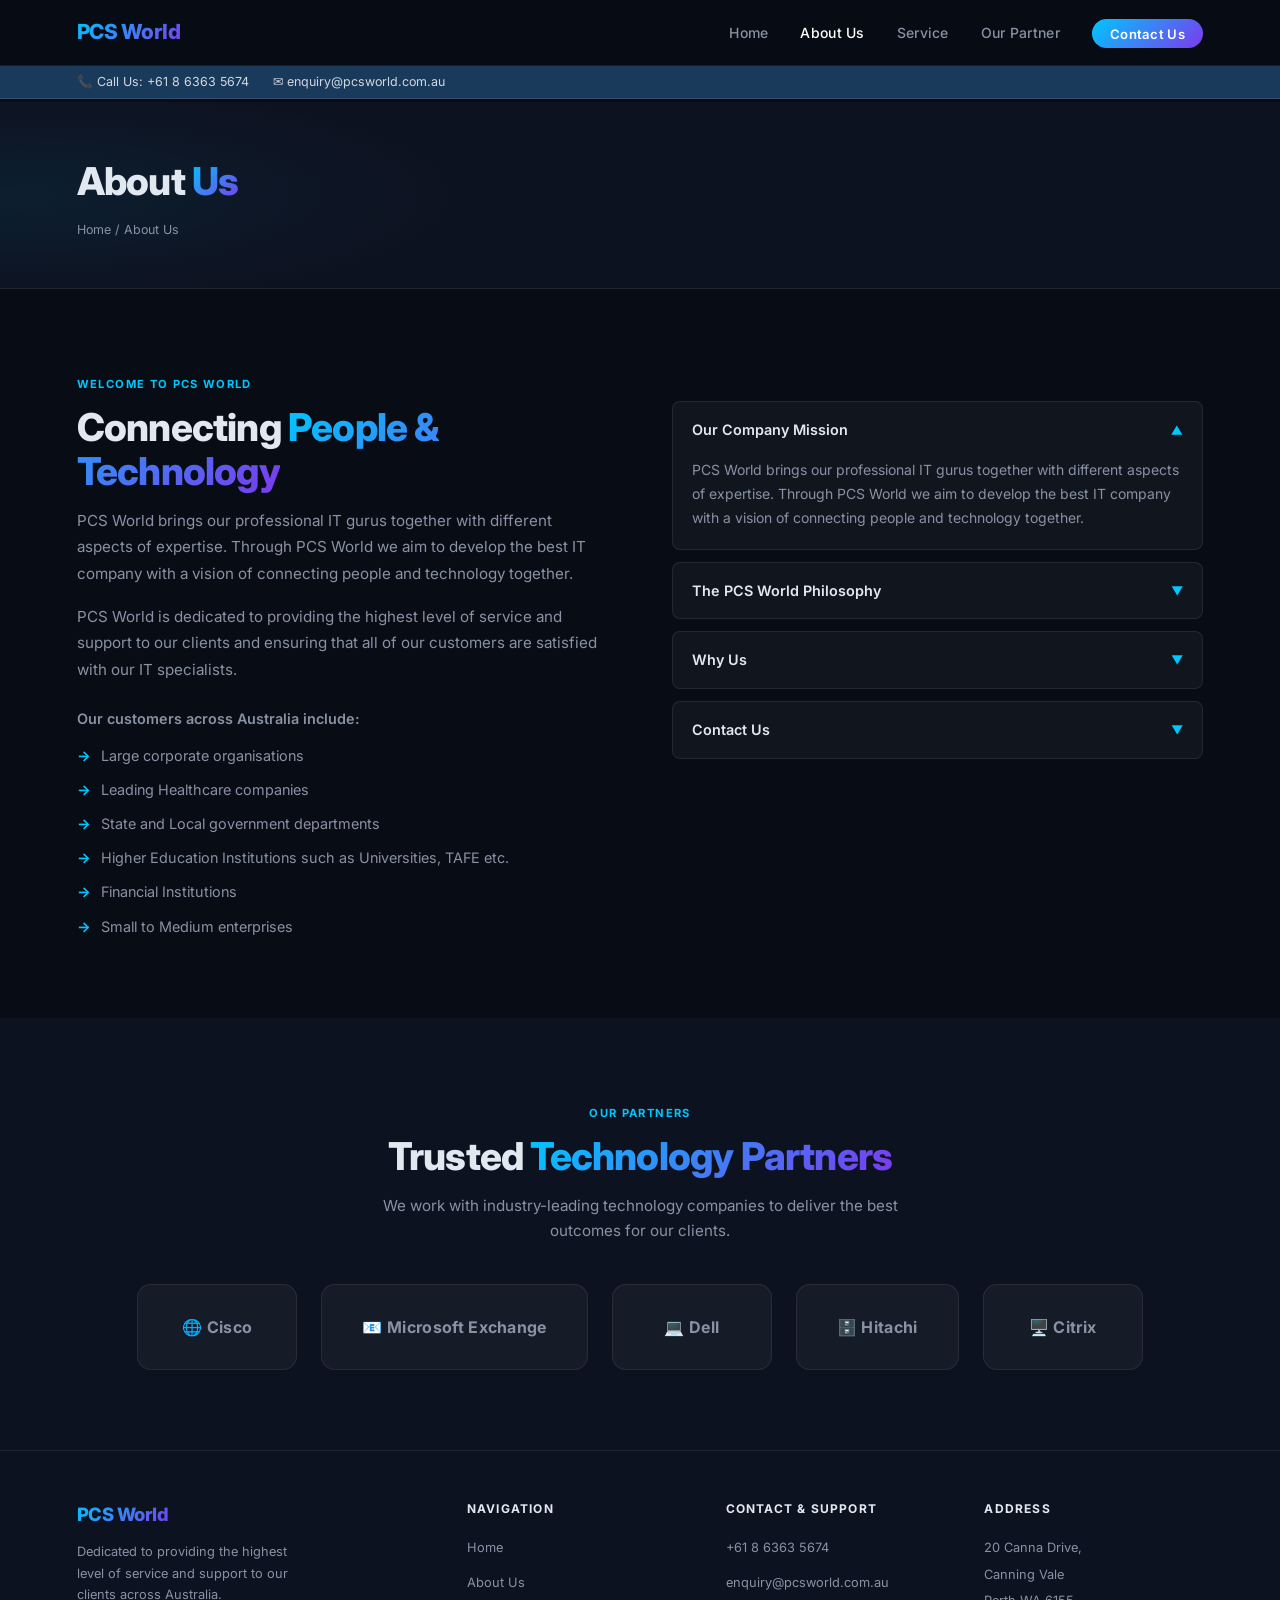
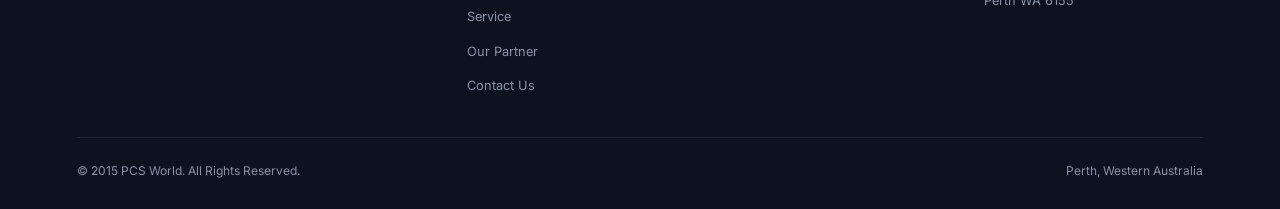
==== about.html @ b38f168c "Initial commit: PCS World static website Co-Authored-By: Claude Opus 4.7 (1M context) <noreply@anthr" ====
<!DOCTYPE html>
<html lang="en">
<head>
  <meta charset="UTF-8" />
  <meta name="viewport" content="width=device-width, initial-scale=1.0" />
  <title>About Us – PCS World</title>
  <link rel="preconnect" href="https://fonts.googleapis.com" />
  <link href="https://fonts.googleapis.com/css2?family=Inter:wght@300;400;500;600;700;800&display=swap" rel="stylesheet" />
  <link rel="stylesheet" href="style.css" />
</head>
<body>

  <!-- Topbar -->
  <div class="topbar">
    <span>📞 <a href="tel:+61863635674">Call Us: +61 8 6363 5674</a></span>
    <span>✉️ <a href="mailto:enquiry@pcsworld.com.au">enquiry@pcsworld.com.au</a></span>
  </div>

  <!-- Nav -->
  <nav>
    <div class="nav-logo">PCS World</div>
    <ul class="nav-links" id="navLinks">
      <li><a href="index.html">Home</a></li>
      <li><a href="about.html" class="active">About Us</a></li>
      <li><a href="service.html">Service</a></li>
      <li><a href="partner.html">Our Partner</a></li>
      <li><a href="contact.html" class="nav-cta">Contact Us</a></li>
    </ul>
    <div class="nav-hamburger" onclick="toggleNav()"><span></span><span></span><span></span></div>
  </nav>

  <div class="page-content">

    <!-- Page Hero -->
    <div class="page-hero">
      <h1>About <span>Us</span></h1>
      <div class="breadcrumb"><a href="index.html">Home</a> / About Us</div>
    </div>

    <!-- Main Content -->
    <section style="background:var(--bg);">
      <div class="about-grid">
        <!-- Left: Welcome text -->
        <div>
          <div class="section-tag">Welcome To PCS World</div>
          <h2>Connecting <span>People &amp; Technology</span></h2>

          <p style="font-size:0.95rem;color:var(--muted);line-height:1.75;margin-bottom:1rem;">PCS World brings our professional IT gurus together with different aspects of expertise. Through PCS World we aim to develop the best IT company with a vision of connecting people and technology together.</p>

          <p style="font-size:0.95rem;color:var(--muted);line-height:1.75;margin-bottom:1.5rem;">PCS World is dedicated to providing the highest level of service and support to our clients and ensuring that all of our customers are satisfied with our IT specialists.</p>

          <p style="font-size:0.9rem;color:var(--muted);font-weight:600;margin-bottom:0.8rem;">Our customers across Australia include:</p>
          <ul class="customers-list">
            <li>Large corporate organisations</li>
            <li>Leading Healthcare companies</li>
            <li>State and Local government departments</li>
            <li>Higher Education Institutions such as Universities, TAFE etc.</li>
            <li>Financial Institutions</li>
            <li>Small to Medium enterprises</li>
          </ul>
        </div>

        <!-- Right: Accordion -->
        <div>
          <div class="accordion">

            <div class="accordion-item open" id="acc1">
              <div class="accordion-header" onclick="toggleAcc('acc1')">
                Our Company Mission
                <span class="accordion-arrow">▼</span>
              </div>
              <div class="accordion-body">
                <p>PCS World brings our professional IT gurus together with different aspects of expertise. Through PCS World we aim to develop the best IT company with a vision of connecting people and technology together.</p>
              </div>
            </div>

            <div class="accordion-item" id="acc2">
              <div class="accordion-header" onclick="toggleAcc('acc2')">
                The PCS World Philosophy
                <span class="accordion-arrow">▼</span>
              </div>
              <div class="accordion-body">
                <p>Leading all the technologies as your tools that bring you success and maximise your return on investment. We believe technology should work for you — not the other way around.</p>
              </div>
            </div>

            <div class="accordion-item" id="acc3">
              <div class="accordion-header" onclick="toggleAcc('acc3')">
                Why Us
                <span class="accordion-arrow">▼</span>
              </div>
              <div class="accordion-body">
                <p>Why Choose PCS World? PCS World's consultants provide security solutions that comply with your company's systems. We make sure all your endpoint devices can log onto the corporate network with full protection — giving your company a virus and threat-free environment to develop business at an even bigger scale.</p>
              </div>
            </div>

            <div class="accordion-item" id="acc4">
              <div class="accordion-header" onclick="toggleAcc('acc4')">
                Contact Us
                <span class="accordion-arrow">▼</span>
              </div>
              <div class="accordion-body">
                <p>📞 Phone: +61 8 6363 5674<br>
                   ✉️ Email: enquiry@pcsworld.com.au<br>
                   📍 Address: 20 Canna Drive, Canning Vale Perth WA 6155</p>
                <br>
                <a href="contact.html" class="btn btn-primary" style="display:inline-flex;">Get in Touch →</a>
              </div>
            </div>

          </div>
        </div>
      </div>
    </section>

    <!-- Partners on About page -->
    <section style="background:var(--bg2);">
      <div class="text-center">
        <div class="section-tag">Our Partners</div>
        <h2>Trusted <span>Technology Partners</span></h2>
        <p class="section-sub">We work with industry-leading technology companies to deliver the best outcomes for our clients.</p>
      </div>
      <div class="partners-grid">
        <div class="partner-card">🌐 Cisco</div>
        <div class="partner-card">📧 Microsoft Exchange</div>
        <div class="partner-card">💻 Dell</div>
        <div class="partner-card">🗄️ Hitachi</div>
        <div class="partner-card">🖥️ Citrix</div>
      </div>
    </section>

  </div><!-- /page-content -->

  <!-- Footer -->
  <footer>
    <div class="footer-inner">
      <div class="footer-brand">
        <div class="nav-logo">PCS World</div>
        <p>Dedicated to providing the highest level of service and support to our clients across Australia.</p>
      </div>
      <div class="footer-col">
        <h4>Navigation</h4>
        <ul>
          <li><a href="index.html">Home</a></li>
          <li><a href="about.html">About Us</a></li>
          <li><a href="service.html">Service</a></li>
          <li><a href="partner.html">Our Partner</a></li>
          <li><a href="contact.html">Contact Us</a></li>
        </ul>
      </div>
      <div class="footer-col">
        <h4>Contact &amp; Support</h4>
        <ul>
          <li><a href="tel:+61863635674">+61 8 6363 5674</a></li>
          <li><a href="mailto:enquiry@pcsworld.com.au">enquiry@pcsworld.com.au</a></li>
        </ul>
      </div>
      <div class="footer-col">
        <h4>Address</h4>
        <ul>
          <li><a href="contact.html">20 Canna Drive,<br>Canning Vale<br>Perth WA 6155</a></li>
        </ul>
      </div>
    </div>
    <div class="footer-bottom">
      <span>© 2015 PCS World. All Rights Reserved.</span>
      <span>Perth, Western Australia</span>
    </div>
  </footer>

  <script>
    function toggleNav() { document.getElementById('navLinks').classList.toggle('open'); }
    document.querySelectorAll('.nav-links a').forEach(a => a.addEventListener('click', () => document.getElementById('navLinks').classList.remove('open')));

    function toggleAcc(id) {
      const item = document.getElementById(id);
      const isOpen = item.classList.contains('open');
      document.querySelectorAll('.accordion-item').forEach(i => i.classList.remove('open'));
      if (!isOpen) item.classList.add('open');
    }
  </script>
</body>
</html>
---- style.css ----
/* ── Reset & Base ──────────────────────────────────────────── */
*, *::before, *::after { box-sizing: border-box; margin: 0; padding: 0; }
:root {
  --bg:       #080c14;
  --bg2:      #0d1220;
  --bg3:      #111827;
  --surface:  rgba(255,255,255,0.04);
  --border:   rgba(255,255,255,0.08);
  --accent:   #00c6ff;
  --accent2:  #7c3aed;
  --gradient: linear-gradient(135deg, #00c6ff 0%, #7c3aed 100%);
  --text:     #e2e8f0;
  --muted:    #8892a4;
  --radius:   14px;
  --radius-sm:8px;
}
html { scroll-behavior: smooth; }
body {
  font-family: 'Inter', system-ui, -apple-system, sans-serif;
  background: var(--bg);
  color: var(--text);
  line-height: 1.65;
  overflow-x: hidden;
}
a { color: var(--accent); text-decoration: none; }
a:hover { text-decoration: underline; }
::selection { background: rgba(0,198,255,0.2); }
::-webkit-scrollbar { width: 5px; }
::-webkit-scrollbar-track { background: var(--bg); }
::-webkit-scrollbar-thumb { background: var(--accent2); border-radius: 3px; }

/* ── Nav ───────────────────────────────────────────────────── */
nav {
  position: fixed; top: 0; left: 0; right: 0; z-index: 100;
  display: flex; align-items: center; justify-content: space-between;
  padding: 0 6%;
  height: 66px;
  background: rgba(8,12,20,0.9);
  backdrop-filter: blur(14px);
  border-bottom: 1px solid var(--border);
}
.nav-logo {
  font-size: 1.3rem; font-weight: 800; letter-spacing: -0.5px;
  background: var(--gradient); -webkit-background-clip: text;
  -webkit-text-fill-color: transparent; background-clip: text;
}
.nav-links { display: flex; gap: 2rem; list-style: none; align-items: center; }
.nav-links a {
  font-size: 0.875rem; font-weight: 500; color: var(--muted);
  transition: color 0.2s; letter-spacing: 0.02em;
}
.nav-links a:hover, .nav-links a.active { color: #fff; text-decoration: none; }
.nav-links .nav-cta {
  background: var(--gradient); color: #fff !important;
  padding: 0.42rem 1.15rem; border-radius: 999px;
  font-size: 0.82rem !important; font-weight: 600 !important;
}
.nav-links .nav-cta:hover { opacity: 0.85; }
.nav-hamburger { display: none; flex-direction: column; gap: 5px; cursor: pointer; }
.nav-hamburger span { display: block; width: 22px; height: 2px; background: var(--text); border-radius: 2px; }

/* ── Top bar ───────────────────────────────────────────────── */
.topbar {
  position: fixed; top: 66px; left: 0; right: 0; z-index: 99;
  background: #1a3a5c; padding: 0.35rem 6%;
  display: flex; align-items: center; gap: 1.5rem;
  font-size: 0.78rem; color: rgba(255,255,255,0.8);
  border-bottom: 1px solid rgba(255,255,255,0.1);
}
.topbar a { color: rgba(255,255,255,0.8); }
.topbar a:hover { color: #fff; text-decoration: none; }

/* ── Page offset (nav + topbar) ───────────────────────────── */
.page-content { padding-top: 102px; }

/* ── Page hero (inner pages) ──────────────────────────────── */
.page-hero {
  background: var(--bg2);
  border-bottom: 1px solid var(--border);
  padding: 3rem 6%;
  position: relative; overflow: hidden;
}
.page-hero::before {
  content: '';
  position: absolute; inset: 0;
  background: radial-gradient(ellipse 60% 100% at 0% 50%, rgba(0,198,255,0.07), transparent 60%);
}
.page-hero h1 {
  font-size: clamp(1.8rem, 3vw, 2.4rem); font-weight: 800;
  letter-spacing: -0.8px; position: relative;
}
.page-hero h1 span { background: var(--gradient); -webkit-background-clip: text; -webkit-text-fill-color: transparent; background-clip: text; }
.breadcrumb { font-size: 0.78rem; color: var(--muted); margin-top: 0.4rem; position: relative; }
.breadcrumb a { color: var(--muted); }
.breadcrumb a:hover { color: var(--accent); text-decoration: none; }

/* ── Section base ──────────────────────────────────────────── */
section { padding: 80px 6%; }
.section-tag {
  display: inline-block; font-size: 0.7rem; font-weight: 700;
  letter-spacing: 0.12em; text-transform: uppercase; color: var(--accent); margin-bottom: 0.7rem;
}
h2 {
  font-size: clamp(1.7rem, 3vw, 2.4rem); font-weight: 800;
  letter-spacing: -0.8px; line-height: 1.15; margin-bottom: 0.9rem;
}
h2 span { background: var(--gradient); -webkit-background-clip: text; -webkit-text-fill-color: transparent; background-clip: text; }
.section-sub { font-size: 0.95rem; color: var(--muted); max-width: 540px; line-height: 1.7; margin-bottom: 2.5rem; }
.text-center { text-align: center; }
.text-center .section-sub { margin-left: auto; margin-right: auto; }

/* ── Buttons ───────────────────────────────────────────────── */
.btn {
  display: inline-flex; align-items: center; gap: 0.5rem;
  padding: 0.72rem 1.7rem; border-radius: 999px;
  font-size: 0.88rem; font-weight: 600; cursor: pointer;
  transition: all 0.2s; border: none; text-decoration: none;
}
.btn-primary {
  background: var(--gradient); color: #fff;
  box-shadow: 0 0 28px rgba(0,198,255,0.28);
}
.btn-primary:hover { opacity: 0.88; text-decoration: none; box-shadow: 0 0 38px rgba(0,198,255,0.4); }
.btn-outline {
  background: transparent; color: var(--text); border: 1px solid var(--border);
}
.btn-outline:hover { border-color: var(--accent); color: var(--accent); text-decoration: none; }

/* ── Cards ─────────────────────────────────────────────────── */
.card {
  background: var(--surface); border: 1px solid var(--border);
  border-radius: var(--radius); padding: 2rem;
  transition: transform 0.25s, border-color 0.25s, box-shadow 0.25s;
}
.card:hover { transform: translateY(-4px); border-color: rgba(0,198,255,0.28); box-shadow: 0 8px 40px rgba(0,198,255,0.09); }
.card-icon {
  width: 50px; height: 50px; border-radius: 11px;
  display: flex; align-items: center; justify-content: center;
  font-size: 1.35rem; margin-bottom: 1.1rem;
}
.icon-blue   { background: rgba(0,198,255,0.12); }
.icon-purple { background: rgba(124,58,237,0.12); }
.icon-teal   { background: rgba(20,184,166,0.12); }
.icon-amber  { background: rgba(245,158,11,0.12); }
.icon-green  { background: rgba(34,197,94,0.12); }
.card h3 { font-size: 1.02rem; font-weight: 700; margin-bottom: 0.55rem; }
.card p  { font-size: 0.875rem; color: var(--muted); line-height: 1.65; }

/* ── CTA banner ────────────────────────────────────────────── */
.cta-banner {
  background: linear-gradient(135deg, #0d3b6e 0%, #1a1a3e 100%);
  border: 1px solid rgba(0,198,255,0.15);
  border-radius: var(--radius);
  padding: 3rem; text-align: center;
}
.cta-banner p { font-size: 1.05rem; color: var(--muted); max-width: 640px; margin: 0 auto 1.8rem; line-height: 1.75; }

/* ── Partners grid ─────────────────────────────────────────── */
.partners-grid {
  display: flex; flex-wrap: wrap; gap: 1.5rem;
  align-items: center; justify-content: center;
}
.partner-card {
  background: var(--surface); border: 1px solid var(--border);
  border-radius: var(--radius); padding: 1.8rem 2.5rem;
  display: flex; align-items: center; justify-content: center;
  min-width: 160px; font-size: 1rem; font-weight: 700;
  color: var(--muted); letter-spacing: 0.02em;
  transition: border-color 0.2s, color 0.2s;
}
.partner-card:hover { border-color: var(--accent); color: var(--text); }

/* ── Form ──────────────────────────────────────────────────── */
.form-wrap {
  background: var(--bg3); border: 1px solid var(--border);
  border-radius: var(--radius); padding: 2.5rem;
  position: relative; overflow: hidden;
}
.form-wrap::before {
  content: ''; position: absolute; top: 0; left: 0; right: 0; height: 3px;
  background: var(--gradient);
}
.form-title { font-size: 1.1rem; font-weight: 700; margin-bottom: 1.5rem; }
.form-group { margin-bottom: 1.1rem; }
.form-group label {
  display: block; font-size: 0.78rem; font-weight: 600;
  color: var(--muted); margin-bottom: 0.4rem; letter-spacing: 0.03em;
}
.form-group label .req { color: var(--accent); margin-left: 2px; }
.form-group input[type="text"],
.form-group input[type="tel"],
.form-group input[type="email"],
.form-group textarea {
  width: 100%; background: rgba(255,255,255,0.05);
  border: 1px solid var(--border); border-radius: var(--radius-sm);
  padding: 0.7rem 1rem; font-size: 0.9rem; color: var(--text);
  font-family: inherit; outline: none;
  transition: border-color 0.2s, box-shadow 0.2s;
}
.form-group input:focus, .form-group textarea:focus {
  border-color: var(--accent); box-shadow: 0 0 0 3px rgba(0,198,255,0.1);
}
.form-group input::placeholder, .form-group textarea::placeholder { color: rgba(136,146,164,0.55); }
.form-group textarea { resize: vertical; min-height: 110px; }
.service-checks { display: grid; grid-template-columns: 1fr 1fr; gap: 0.5rem; }
.check-label {
  display: flex; align-items: center; gap: 0.5rem;
  font-size: 0.82rem; color: var(--muted); cursor: pointer;
  padding: 0.45rem 0.7rem;
  border: 1px solid var(--border); border-radius: var(--radius-sm);
  transition: border-color 0.2s, background 0.2s;
}
.check-label:hover { border-color: var(--accent); background: rgba(0,198,255,0.05); }
.check-label input[type="checkbox"] { accent-color: var(--accent); width: 14px; height: 14px; flex-shrink: 0; }
.btn-submit {
  width: 100%; padding: 0.85rem; font-size: 0.93rem; font-weight: 700;
  background: var(--gradient); color: #fff; border: none;
  border-radius: var(--radius-sm); cursor: pointer;
  transition: opacity 0.2s, box-shadow 0.2s; margin-top: 0.5rem;
  box-shadow: 0 4px 20px rgba(0,198,255,0.22);
}
.btn-submit:hover:not(:disabled) { opacity: 0.88; box-shadow: 0 6px 28px rgba(0,198,255,0.35); }
.btn-submit:disabled { opacity: 0.5; cursor: not-allowed; }
.form-success {
  text-align: center; padding: 2.5rem 1rem;
  display: none; flex-direction: column; align-items: center; gap: 1rem;
}
.form-success-icon {
  width: 58px; height: 58px; border-radius: 50%;
  background: rgba(34,197,94,0.12); border: 2px solid rgba(34,197,94,0.35);
  display: flex; align-items: center; justify-content: center; font-size: 1.5rem;
}
.form-success h3 { font-size: 1.1rem; font-weight: 700; }
.form-success p { font-size: 0.875rem; color: var(--muted); }
.form-error-msg { font-size: 0.78rem; color: #f87171; margin-top: 0.75rem; text-align: center; }

/* ── Contact layout ────────────────────────────────────────── */
.contact-grid { display: grid; grid-template-columns: 1fr 1.3fr; gap: 4rem; align-items: start; }
.contact-details { display: flex; flex-direction: column; gap: 1.2rem; margin-top: 2rem; }
.contact-detail { display: flex; align-items: flex-start; gap: 1rem; font-size: 0.88rem; color: var(--muted); }
.contact-icon {
  width: 40px; height: 40px; border-radius: 10px; min-width: 40px;
  background: var(--surface); border: 1px solid var(--border);
  display: flex; align-items: center; justify-content: center; font-size: 1.1rem;
}
.contact-detail strong { color: var(--text); display: block; font-size: 0.78rem; margin-bottom: 1px; }

/* ── About layout ──────────────────────────────────────────── */
.about-grid { display: grid; grid-template-columns: 1fr 1fr; gap: 4rem; align-items: start; }

/* ── Accordion ─────────────────────────────────────────────── */
.accordion { display: flex; flex-direction: column; gap: 0.75rem; margin-top: 2rem; }
.accordion-item {
  background: var(--surface); border: 1px solid var(--border);
  border-radius: var(--radius-sm); overflow: hidden;
}
.accordion-header {
  display: flex; justify-content: space-between; align-items: center;
  padding: 1rem 1.2rem; cursor: pointer; font-weight: 600; font-size: 0.9rem;
  transition: background 0.2s;
}
.accordion-header:hover { background: rgba(255,255,255,0.04); }
.accordion-arrow { font-size: 0.75rem; color: var(--accent); transition: transform 0.25s; }
.accordion-item.open .accordion-arrow { transform: rotate(180deg); }
.accordion-body { padding: 0 1.2rem; max-height: 0; overflow: hidden; transition: max-height 0.35s ease, padding 0.25s; }
.accordion-item.open .accordion-body { max-height: 400px; padding: 0 1.2rem 1.2rem; }
.accordion-body p { font-size: 0.875rem; color: var(--muted); line-height: 1.7; }

/* ── Customers list ────────────────────────────────────────── */
.customers-list { list-style: none; display: flex; flex-direction: column; gap: 0.65rem; }
.customers-list li {
  display: flex; align-items: center; gap: 0.65rem;
  font-size: 0.9rem; color: var(--muted);
}
.customers-list li::before { content: '→'; color: var(--accent); font-weight: 700; }

/* ── Footer ────────────────────────────────────────────────── */
footer {
  background: var(--bg2); border-top: 1px solid var(--border);
  padding: 3rem 6% 1.8rem;
}
.footer-inner {
  display: grid; grid-template-columns: 1.6fr 1fr 1fr 1fr;
  gap: 2.5rem; margin-bottom: 2.5rem;
}
.footer-brand .nav-logo { font-size: 1.15rem; display: inline-block; margin-bottom: 0.7rem; }
.footer-brand p { font-size: 0.8rem; color: var(--muted); line-height: 1.7; max-width: 230px; }
.footer-col h4 {
  font-size: 0.75rem; font-weight: 700; letter-spacing: 0.1em;
  text-transform: uppercase; margin-bottom: 0.9rem; color: var(--text);
}
.footer-col ul { list-style: none; display: flex; flex-direction: column; gap: 0.5rem; }
.footer-col ul li a { font-size: 0.8rem; color: var(--muted); transition: color 0.2s; }
.footer-col ul li a:hover { color: var(--accent); text-decoration: none; }
.footer-bottom {
  border-top: 1px solid var(--border); padding-top: 1.4rem;
  display: flex; justify-content: space-between; align-items: center;
  font-size: 0.75rem; color: var(--muted); flex-wrap: wrap; gap: 0.5rem;
}

/* ── Mobile ────────────────────────────────────────────────── */
@media (max-width: 900px) {
  .about-grid, .contact-grid { grid-template-columns: 1fr; gap: 2.5rem; }
  .footer-inner { grid-template-columns: 1fr 1fr; gap: 1.8rem; }
}
@media (max-width: 640px) {
  nav { padding: 0 4%; }
  .topbar { padding: 0.35rem 4%; }
  .nav-links { display: none; }
  .nav-links.open {
    display: flex; flex-direction: column;
    position: fixed; top: 66px; left: 0; right: 0;
    background: var(--bg2); padding: 1.5rem 5%;
    border-bottom: 1px solid var(--border); gap: 1rem;
  }
  .nav-hamburger { display: flex; }
  section { padding: 60px 4%; }
  .page-hero { padding: 2.5rem 4%; }
  .service-checks { grid-template-columns: 1fr; }
  .footer-inner { grid-template-columns: 1fr; }
  .footer-bottom { flex-direction: column; text-align: center; }
  .form-wrap { padding: 1.8rem; }
  .partners-grid .partner-card { min-width: 130px; padding: 1.2rem 1.5rem; }
}
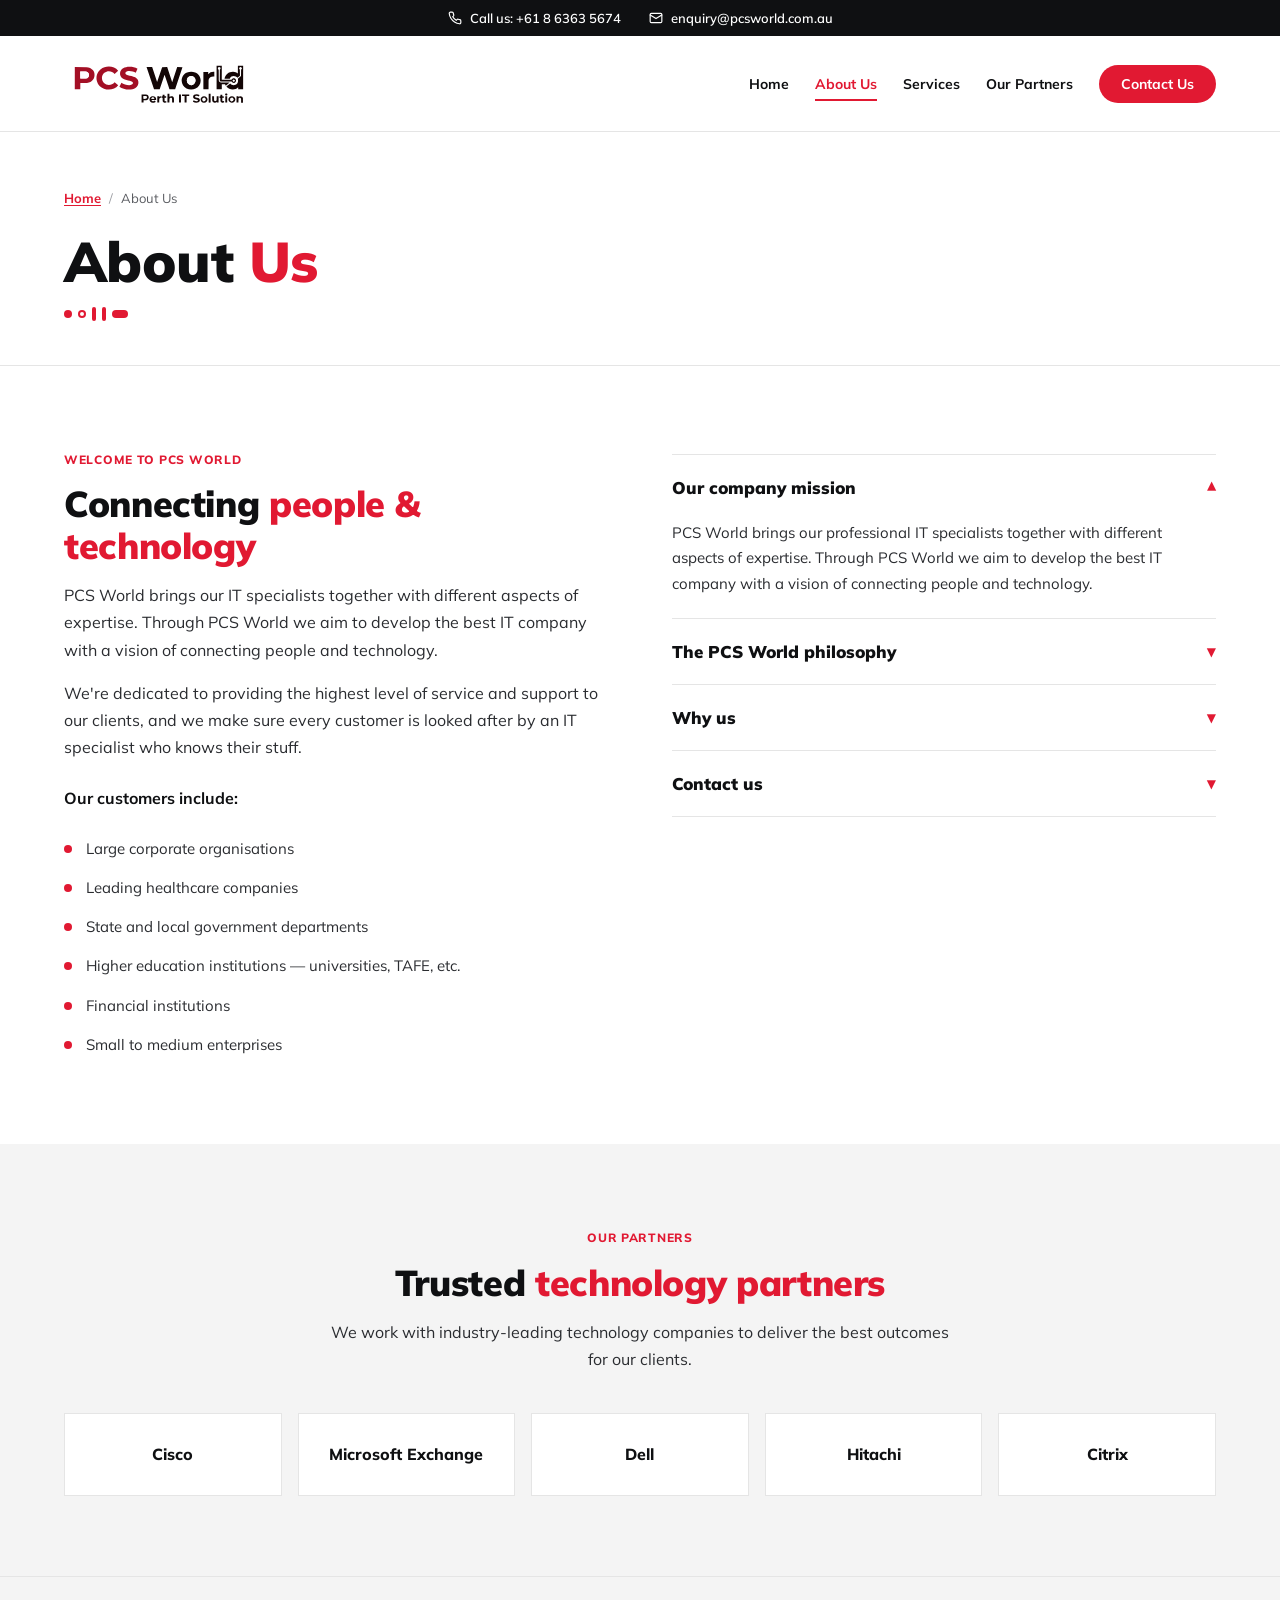
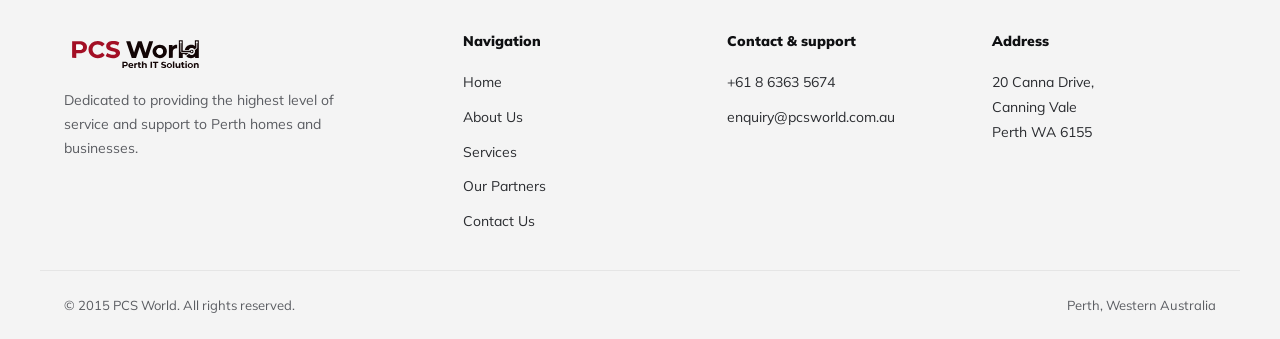
==== commit bb822451: "Redesign with PCS World brand: red/white palette, Mulish, sharp cards - Apply design-system tokens (" ====
--- a/about.html
+++ b/about.html
@@ -3,60 +3,74 @@
 <head>
   <meta charset="UTF-8" />
   <meta name="viewport" content="width=device-width, initial-scale=1.0" />
-  <title>About Us – PCS World</title>
+  <title>About Us — PCS World</title>
+  <meta name="description" content="Meet PCS World — your local Perth IT support team. Friendly, reliable techs who get IT sorted on-site or remote." />
   <link rel="preconnect" href="https://fonts.googleapis.com" />
-  <link href="https://fonts.googleapis.com/css2?family=Inter:wght@300;400;500;600;700;800&display=swap" rel="stylesheet" />
+  <link rel="preconnect" href="https://fonts.gstatic.com" crossorigin />
   <link rel="stylesheet" href="style.css" />
 </head>
 <body>
 
   <!-- Topbar -->
   <div class="topbar">
-    <span>📞 <a href="tel:+61863635674">Call Us: +61 8 6363 5674</a></span>
-    <span>✉️ <a href="mailto:enquiry@pcsworld.com.au">enquiry@pcsworld.com.au</a></span>
+    <a href="tel:+61863635674">
+      <svg viewBox="0 0 24 24" fill="none" stroke="currentColor" stroke-width="2" stroke-linecap="round" stroke-linejoin="round"><path d="M22 16.92v3a2 2 0 0 1-2.18 2 19.79 19.79 0 0 1-8.63-3.07 19.5 19.5 0 0 1-6-6 19.79 19.79 0 0 1-3.07-8.67A2 2 0 0 1 4.11 2h3a2 2 0 0 1 2 1.72 12.84 12.84 0 0 0 .7 2.81 2 2 0 0 1-.45 2.11L8.09 9.91a16 16 0 0 0 6 6l1.27-1.27a2 2 0 0 1 2.11-.45 12.84 12.84 0 0 0 2.81.7A2 2 0 0 1 22 16.92z"/></svg>
+      Call us: +61 8 6363 5674
+    </a>
+    <a href="mailto:enquiry@pcsworld.com.au">
+      <svg viewBox="0 0 24 24" fill="none" stroke="currentColor" stroke-width="2" stroke-linecap="round" stroke-linejoin="round"><rect x="2" y="4" width="20" height="16" rx="2"/><path d="m22 7-10 6L2 7"/></svg>
+      enquiry@pcsworld.com.au
+    </a>
   </div>
 
   <!-- Nav -->
-  <nav>
-    <div class="nav-logo">PCS World</div>
-    <ul class="nav-links" id="navLinks">
-      <li><a href="index.html">Home</a></li>
-      <li><a href="about.html" class="active">About Us</a></li>
-      <li><a href="service.html">Service</a></li>
-      <li><a href="partner.html">Our Partner</a></li>
-      <li><a href="contact.html" class="nav-cta">Contact Us</a></li>
-    </ul>
-    <div class="nav-hamburger" onclick="toggleNav()"><span></span><span></span><span></span></div>
+  <nav id="siteNav">
+    <div class="nav-inner">
+      <a href="index.html" class="nav-logo" aria-label="PCS World"><img src="assets/logo.svg" alt="PCS World" /></a>
+      <ul class="nav-links" id="navLinks">
+        <li><a href="index.html">Home</a></li>
+        <li><a href="about.html" class="active">About Us</a></li>
+        <li><a href="service.html">Services</a></li>
+        <li><a href="partner.html">Our Partners</a></li>
+        <li><a href="contact.html" class="nav-cta">Contact Us</a></li>
+      </ul>
+      <div class="nav-hamburger" onclick="toggleNav()"><span></span><span></span><span></span></div>
+    </div>
   </nav>
 
-  <div class="page-content">
-
-    <!-- Page Hero -->
-    <div class="page-hero">
+  <!-- Page Hero -->
+  <div class="page-hero">
+    <div class="container">
+      <div class="breadcrumb"><a href="index.html">Home</a><span class="sep">/</span>About Us</div>
       <h1>About <span>Us</span></h1>
-      <div class="breadcrumb"><a href="index.html">Home</a> / About Us</div>
-    </div>
-
-    <!-- Main Content -->
-    <section style="background:var(--bg);">
+      <div class="dotbar" aria-hidden="true">
+        <i class="dot"></i>
+        <i class="ring"></i>
+        <i class="bar"></i>
+        <i class="bar"></i>
+        <i class="pill"></i>
+      </div>
+    </div>
+  </div>
+
+  <!-- Main Content -->
+  <section>
+    <div class="container">
       <div class="about-grid">
         <!-- Left: Welcome text -->
         <div>
-          <div class="section-tag">Welcome To PCS World</div>
-          <h2>Connecting <span>People &amp; Technology</span></h2>
-
-          <p style="font-size:0.95rem;color:var(--muted);line-height:1.75;margin-bottom:1rem;">PCS World brings our professional IT gurus together with different aspects of expertise. Through PCS World we aim to develop the best IT company with a vision of connecting people and technology together.</p>
-
-          <p style="font-size:0.95rem;color:var(--muted);line-height:1.75;margin-bottom:1.5rem;">PCS World is dedicated to providing the highest level of service and support to our clients and ensuring that all of our customers are satisfied with our IT specialists.</p>
-
-          <p style="font-size:0.9rem;color:var(--muted);font-weight:600;margin-bottom:0.8rem;">Our customers across Australia include:</p>
+          <div class="section-tag">Welcome to PCS World</div>
+          <h2>Connecting <span>people &amp; technology</span></h2>
+          <p style="margin-bottom:1rem;">PCS World brings our IT specialists together with different aspects of expertise. Through PCS World we aim to develop the best IT company with a vision of connecting people and technology.</p>
+          <p style="margin-bottom:1.5rem;">We're dedicated to providing the highest level of service and support to our clients, and we make sure every customer is looked after by an IT specialist who knows their stuff.</p>
+          <p style="font-weight:700;color:var(--pcs-ink);margin-bottom:0.5rem;">Our customers include:</p>
           <ul class="customers-list">
             <li>Large corporate organisations</li>
-            <li>Leading Healthcare companies</li>
-            <li>State and Local government departments</li>
-            <li>Higher Education Institutions such as Universities, TAFE etc.</li>
-            <li>Financial Institutions</li>
-            <li>Small to Medium enterprises</li>
+            <li>Leading healthcare companies</li>
+            <li>State and local government departments</li>
+            <li>Higher education institutions — universities, TAFE, etc.</li>
+            <li>Financial institutions</li>
+            <li>Small to medium enterprises</li>
           </ul>
         </div>
 
@@ -65,91 +79,91 @@
           <div class="accordion">
 
             <div class="accordion-item open" id="acc1">
-              <div class="accordion-header" onclick="toggleAcc('acc1')">
-                Our Company Mission
-                <span class="accordion-arrow">▼</span>
-              </div>
-              <div class="accordion-body">
-                <p>PCS World brings our professional IT gurus together with different aspects of expertise. Through PCS World we aim to develop the best IT company with a vision of connecting people and technology together.</p>
+              <button type="button" class="accordion-header" onclick="toggleAcc('acc1')">
+                Our company mission
+                <span class="accordion-arrow">▼</span>
+              </button>
+              <div class="accordion-body">
+                <p>PCS World brings our professional IT specialists together with different aspects of expertise. Through PCS World we aim to develop the best IT company with a vision of connecting people and technology.</p>
               </div>
             </div>
 
             <div class="accordion-item" id="acc2">
-              <div class="accordion-header" onclick="toggleAcc('acc2')">
-                The PCS World Philosophy
-                <span class="accordion-arrow">▼</span>
-              </div>
-              <div class="accordion-body">
-                <p>Leading all the technologies as your tools that bring you success and maximise your return on investment. We believe technology should work for you — not the other way around.</p>
+              <button type="button" class="accordion-header" onclick="toggleAcc('acc2')">
+                The PCS World philosophy
+                <span class="accordion-arrow">▼</span>
+              </button>
+              <div class="accordion-body">
+                <p>We treat technology as the tool that brings you success and maximises your return on investment. Tech should work for you — not the other way around.</p>
               </div>
             </div>
 
             <div class="accordion-item" id="acc3">
-              <div class="accordion-header" onclick="toggleAcc('acc3')">
-                Why Us
-                <span class="accordion-arrow">▼</span>
-              </div>
-              <div class="accordion-body">
-                <p>Why Choose PCS World? PCS World's consultants provide security solutions that comply with your company's systems. We make sure all your endpoint devices can log onto the corporate network with full protection — giving your company a virus and threat-free environment to develop business at an even bigger scale.</p>
+              <button type="button" class="accordion-header" onclick="toggleAcc('acc3')">
+                Why us
+                <span class="accordion-arrow">▼</span>
+              </button>
+              <div class="accordion-body">
+                <p>Our consultants build security solutions that fit the way your company already works. We make sure every endpoint device on your network has full protection — giving your team a virus and threat-free environment to grow the business.</p>
               </div>
             </div>
 
             <div class="accordion-item" id="acc4">
-              <div class="accordion-header" onclick="toggleAcc('acc4')">
-                Contact Us
-                <span class="accordion-arrow">▼</span>
-              </div>
-              <div class="accordion-body">
-                <p>📞 Phone: +61 8 6363 5674<br>
-                   ✉️ Email: enquiry@pcsworld.com.au<br>
-                   📍 Address: 20 Canna Drive, Canning Vale Perth WA 6155</p>
-                <br>
-                <a href="contact.html" class="btn btn-primary" style="display:inline-flex;">Get in Touch →</a>
+              <button type="button" class="accordion-header" onclick="toggleAcc('acc4')">
+                Contact us
+                <span class="accordion-arrow">▼</span>
+              </button>
+              <div class="accordion-body">
+                <p><strong>Phone:</strong> +61 8 6363 5674<br>
+                   <strong>Email:</strong> enquiry@pcsworld.com.au<br>
+                   <strong>Address:</strong> 20 Canna Drive, Canning Vale Perth WA 6155</p>
+                <p style="margin-top:14px;">
+                  <a href="contact.html" class="btn btn-primary">Get in touch <span class="arrow">→</span></a>
+                </p>
               </div>
             </div>
 
           </div>
         </div>
       </div>
-    </section>
-
-    <!-- Partners on About page -->
-    <section style="background:var(--bg2);">
-      <div class="text-center">
-        <div class="section-tag">Our Partners</div>
-        <h2>Trusted <span>Technology Partners</span></h2>
-        <p class="section-sub">We work with industry-leading technology companies to deliver the best outcomes for our clients.</p>
-      </div>
+    </div>
+  </section>
+
+  <!-- Partners -->
+  <section class="bg-warm">
+    <div class="container text-center">
+      <div class="section-tag">Our partners</div>
+      <h2>Trusted <span>technology partners</span></h2>
+      <p class="section-sub">We work with industry-leading technology companies to deliver the best outcomes for our clients.</p>
       <div class="partners-grid">
-        <div class="partner-card">🌐 Cisco</div>
-        <div class="partner-card">📧 Microsoft Exchange</div>
-        <div class="partner-card">💻 Dell</div>
-        <div class="partner-card">🗄️ Hitachi</div>
-        <div class="partner-card">🖥️ Citrix</div>
-      </div>
-    </section>
-
-  </div><!-- /page-content -->
+        <div class="partner-card">Cisco</div>
+        <div class="partner-card">Microsoft Exchange</div>
+        <div class="partner-card">Dell</div>
+        <div class="partner-card">Hitachi</div>
+        <div class="partner-card">Citrix</div>
+      </div>
+    </div>
+  </section>
 
   <!-- Footer -->
   <footer>
     <div class="footer-inner">
       <div class="footer-brand">
-        <div class="nav-logo">PCS World</div>
-        <p>Dedicated to providing the highest level of service and support to our clients across Australia.</p>
+        <a href="index.html" class="nav-logo" aria-label="PCS World"><img src="assets/logo.svg" alt="PCS World" /></a>
+        <p>Dedicated to providing the highest level of service and support to Perth homes and businesses.</p>
       </div>
       <div class="footer-col">
         <h4>Navigation</h4>
         <ul>
           <li><a href="index.html">Home</a></li>
           <li><a href="about.html">About Us</a></li>
-          <li><a href="service.html">Service</a></li>
-          <li><a href="partner.html">Our Partner</a></li>
+          <li><a href="service.html">Services</a></li>
+          <li><a href="partner.html">Our Partners</a></li>
           <li><a href="contact.html">Contact Us</a></li>
         </ul>
       </div>
       <div class="footer-col">
-        <h4>Contact &amp; Support</h4>
+        <h4>Contact &amp; support</h4>
         <ul>
           <li><a href="tel:+61863635674">+61 8 6363 5674</a></li>
           <li><a href="mailto:enquiry@pcsworld.com.au">enquiry@pcsworld.com.au</a></li>
@@ -163,14 +177,30 @@
       </div>
     </div>
     <div class="footer-bottom">
-      <span>© 2015 PCS World. All Rights Reserved.</span>
+      <span>© 2015 PCS World. All rights reserved.</span>
       <span>Perth, Western Australia</span>
     </div>
   </footer>
 
   <script>
-    function toggleNav() { document.getElementById('navLinks').classList.toggle('open'); }
-    document.querySelectorAll('.nav-links a').forEach(a => a.addEventListener('click', () => document.getElementById('navLinks').classList.remove('open')));
+    function toggleNav() {
+      const isOpen = document.getElementById('navLinks').classList.toggle('open');
+      document.body.classList.toggle('menu-open', isOpen);
+    }
+    function closeNav() {
+      document.getElementById('navLinks').classList.remove('open');
+      document.body.classList.remove('menu-open');
+    }
+    document.querySelectorAll('.nav-links a').forEach(a => a.addEventListener('click', closeNav));
+
+    /* Shrink nav on scroll */
+    const _siteNav = document.getElementById('siteNav');
+    function syncNavScroll() {
+      if (window.scrollY > 16) _siteNav.classList.add('is-scrolled');
+      else _siteNav.classList.remove('is-scrolled');
+    }
+    window.addEventListener('scroll', syncNavScroll, { passive: true });
+    syncNavScroll();
 
     function toggleAcc(id) {
       const item = document.getElementById(id);
--- a/style.css
+++ b/style.css
@@ -1,324 +1,813 @@
-/* ── Reset & Base ──────────────────────────────────────────── */
+/* =============================================================
+   PCS World — Light, two-tone style based on the design-system
+   ============================================================= */
+@import url('https://fonts.googleapis.com/css2?family=Mulish:wght@300;400;500;600;700;800;900&display=swap');
+
+:root {
+  /* Brand */
+  --pcs-red:        #E11932;
+  --pcs-red-hover:  #B7142A;
+  --pcs-red-soft:   #FBE7EB;
+  /* Ink */
+  --pcs-ink:        #0F1012;
+  --pcs-ink-2:      #2A2C30;
+  --pcs-ink-3:      #5A5C61;
+  --pcs-ink-4:      #9A9CA1;
+  /* Surface */
+  --pcs-bg:         #FFFFFF;
+  --pcs-bg-warm:    #F4F4F4;
+  --pcs-bg-soft:    #FAFAFA;
+  --pcs-line:       #E5E5E5;
+  --pcs-line-2:     #D4D5D8;
+  /* Layout */
+  --pcs-content-max: 1200px;
+  --pcs-radius-pill: 999px;
+  --pcs-ease: cubic-bezier(0.2, 0.7, 0.2, 1);
+}
+
+/* ── Reset & base ──────────────────────────────────────────── */
 *, *::before, *::after { box-sizing: border-box; margin: 0; padding: 0; }
-:root {
-  --bg:       #080c14;
-  --bg2:      #0d1220;
-  --bg3:      #111827;
-  --surface:  rgba(255,255,255,0.04);
-  --border:   rgba(255,255,255,0.08);
-  --accent:   #00c6ff;
-  --accent2:  #7c3aed;
-  --gradient: linear-gradient(135deg, #00c6ff 0%, #7c3aed 100%);
-  --text:     #e2e8f0;
-  --muted:    #8892a4;
-  --radius:   14px;
-  --radius-sm:8px;
-}
 html { scroll-behavior: smooth; }
 body {
-  font-family: 'Inter', system-ui, -apple-system, sans-serif;
-  background: var(--bg);
-  color: var(--text);
-  line-height: 1.65;
-  overflow-x: hidden;
-}
-a { color: var(--accent); text-decoration: none; }
-a:hover { text-decoration: underline; }
-::selection { background: rgba(0,198,255,0.2); }
-::-webkit-scrollbar { width: 5px; }
-::-webkit-scrollbar-track { background: var(--bg); }
-::-webkit-scrollbar-thumb { background: var(--accent2); border-radius: 3px; }
-
-/* ── Nav ───────────────────────────────────────────────────── */
+  font-family: 'Mulish', system-ui, -apple-system, 'Segoe UI', sans-serif;
+  background: var(--pcs-bg);
+  color: var(--pcs-ink-2);
+  font-size: 16px;
+  line-height: 1.55;
+  -webkit-font-smoothing: antialiased;
+  -moz-osx-font-smoothing: grayscale;
+}
+img, svg { max-width: 100%; display: block; }
+a { color: var(--pcs-red); text-decoration: none; }
+a:hover { color: var(--pcs-red-hover); }
+::selection { background: var(--pcs-red-soft); color: var(--pcs-ink); }
+
+.container { max-width: var(--pcs-content-max); margin: 0 auto; padding: 0 24px; }
+.text-center { text-align: center; }
+.text-center .section-sub, .text-center h2 { margin-left: auto; margin-right: auto; }
+
+/* ── Topbar ───────────────────────────────────────────────── */
+.topbar {
+  background: var(--pcs-ink);
+  color: #fff;
+  padding: 8px 24px;
+  font-size: 13px;
+  display: flex;
+  align-items: center;
+  justify-content: center;
+  gap: 28px;
+  flex-wrap: wrap;
+}
+.topbar a { color: #fff; display: inline-flex; align-items: center; gap: 8px; font-weight: 600; }
+.topbar a:hover { color: #fff; opacity: 0.8; }
+.topbar svg { width: 14px; height: 14px; stroke: #fff; }
+
+/* ── Nav ──────────────────────────────────────────────────── */
 nav {
-  position: fixed; top: 0; left: 0; right: 0; z-index: 100;
-  display: flex; align-items: center; justify-content: space-between;
-  padding: 0 6%;
-  height: 66px;
-  background: rgba(8,12,20,0.9);
-  backdrop-filter: blur(14px);
-  border-bottom: 1px solid var(--border);
+  position: sticky;
+  top: 0;
+  z-index: 100;
+  background: #fff;
+  border-bottom: 1px solid var(--pcs-line);
+  height: 96px;
+  transition: height 220ms var(--pcs-ease), box-shadow 220ms var(--pcs-ease);
+}
+.nav-inner {
+  max-width: var(--pcs-content-max);
+  margin: 0 auto;
+  padding: 0 24px;
+  height: 100%;
+  display: flex;
+  align-items: center;
+  gap: 28px;
+}
+nav.is-scrolled {
+  height: 64px;
+  box-shadow: 0 2px 8px rgba(15, 16, 18, 0.06);
 }
 .nav-logo {
-  font-size: 1.3rem; font-weight: 800; letter-spacing: -0.5px;
-  background: var(--gradient); -webkit-background-clip: text;
-  -webkit-text-fill-color: transparent; background-clip: text;
-}
-.nav-links { display: flex; gap: 2rem; list-style: none; align-items: center; }
+  display: inline-flex;
+  align-items: center;
+  margin-right: auto;
+  flex-shrink: 0;
+}
+.nav-logo img {
+  height: 56px;
+  width: auto;
+  display: block;
+  transition: height 220ms var(--pcs-ease);
+}
+nav.is-scrolled .nav-logo img { height: 34px; }
+.nav-links {
+  display: flex;
+  gap: 26px;
+  align-items: center;
+  list-style: none;
+}
 .nav-links a {
-  font-size: 0.875rem; font-weight: 500; color: var(--muted);
-  transition: color 0.2s; letter-spacing: 0.02em;
-}
-.nav-links a:hover, .nav-links a.active { color: #fff; text-decoration: none; }
-.nav-links .nav-cta {
-  background: var(--gradient); color: #fff !important;
-  padding: 0.42rem 1.15rem; border-radius: 999px;
-  font-size: 0.82rem !important; font-weight: 600 !important;
-}
-.nav-links .nav-cta:hover { opacity: 0.85; }
-.nav-hamburger { display: none; flex-direction: column; gap: 5px; cursor: pointer; }
-.nav-hamburger span { display: block; width: 22px; height: 2px; background: var(--text); border-radius: 2px; }
-
-/* ── Top bar ───────────────────────────────────────────────── */
-.topbar {
-  position: fixed; top: 66px; left: 0; right: 0; z-index: 99;
-  background: #1a3a5c; padding: 0.35rem 6%;
-  display: flex; align-items: center; gap: 1.5rem;
-  font-size: 0.78rem; color: rgba(255,255,255,0.8);
-  border-bottom: 1px solid rgba(255,255,255,0.1);
-}
-.topbar a { color: rgba(255,255,255,0.8); }
-.topbar a:hover { color: #fff; text-decoration: none; }
-
-/* ── Page offset (nav + topbar) ───────────────────────────── */
-.page-content { padding-top: 102px; }
+  position: relative;
+  color: var(--pcs-ink);
+  font-weight: 700;
+  font-size: 14px;
+  padding: 6px 0;
+  transition: color 180ms var(--pcs-ease);
+}
+.nav-links a:hover { color: var(--pcs-red); }
+.nav-links a.active { color: var(--pcs-red); }
+.nav-links a.active::after {
+  content: '';
+  position: absolute;
+  left: 0; right: 0; bottom: -2px;
+  height: 2px;
+  background: var(--pcs-red);
+}
+.nav-links .nav-cta,
+.nav-links a.nav-cta.active {
+  background: var(--pcs-red);
+  color: #fff;
+  padding: 10px 22px;
+  border-radius: var(--pcs-radius-pill);
+  font-weight: 700;
+}
+.nav-links .nav-cta::after,
+.nav-links a.nav-cta.active::after { display: none !important; }
+.nav-links .nav-cta:hover,
+.nav-links a.nav-cta.active:hover { background: var(--pcs-red-hover); color: #fff; }
+.nav-hamburger { display: none; flex-direction: column; gap: 5px; cursor: pointer; padding: 8px; }
+.nav-hamburger span { display: block; width: 22px; height: 2px; background: var(--pcs-ink); border-radius: 2px; }
+
+/* ── Buttons ──────────────────────────────────────────────── */
+.btn {
+  display: inline-flex;
+  align-items: center;
+  gap: 10px;
+  padding: 14px 26px;
+  border-radius: var(--pcs-radius-pill);
+  font-family: inherit;
+  font-weight: 700;
+  font-size: 15px;
+  line-height: 1;
+  border: 0;
+  cursor: pointer;
+  text-decoration: none;
+  white-space: nowrap;
+  transition: background 180ms var(--pcs-ease), color 180ms var(--pcs-ease);
+}
+.btn-primary { background: var(--pcs-red); color: #fff; }
+.btn-primary:hover { background: var(--pcs-red-hover); color: #fff; }
+.btn-dark { background: var(--pcs-ink); color: #fff; }
+.btn-dark:hover { background: #25272B; color: #fff; }
+.btn-white { background: #fff; color: var(--pcs-ink); }
+.btn-white:hover { background: #f4f4f4; color: var(--pcs-ink); }
+.btn-outline {
+  background: transparent;
+  color: var(--pcs-ink);
+  border: 1.5px solid var(--pcs-ink);
+  padding: 12.5px 24.5px;
+}
+.btn-outline:hover { background: var(--pcs-ink); color: #fff; }
+.btn .arrow { font-weight: 800; }
+
+/* ── Dot-bar mark ─────────────────────────────────────────── */
+.dotbar {
+  display: inline-flex;
+  align-items: center;
+  gap: 6px;
+  margin-top: 16px;
+}
+.dotbar i { display: inline-block; background: var(--pcs-red); }
+.dotbar i.dot  { width: 8px;  height: 8px;  border-radius: 50%; }
+.dotbar i.bar  { width: 4px;  height: 14px; border-radius: 2px; }
+.dotbar i.pill { width: 16px; height: 8px;  border-radius: 999px; }
+.dotbar i.ring { width: 8px;  height: 8px;  border-radius: 50%; background: transparent; box-shadow: inset 0 0 0 2px var(--pcs-red); }
+
+/* ── Section base ─────────────────────────────────────────── */
+section { padding: 80px 0; }
+.section-tag {
+  display: inline-block;
+  font-weight: 800;
+  font-size: 12px;
+  letter-spacing: 0.06em;
+  text-transform: uppercase;
+  color: var(--pcs-red);
+  margin-bottom: 14px;
+}
+h1 {
+  font-weight: 900;
+  font-size: clamp(36px, 5vw, 56px);
+  line-height: 1.05;
+  letter-spacing: -0.01em;
+  color: var(--pcs-ink);
+}
+h1 span { color: var(--pcs-red); }
+h2 {
+  font-weight: 900;
+  font-size: clamp(28px, 3.5vw, 36px);
+  line-height: 1.15;
+  letter-spacing: -0.01em;
+  color: var(--pcs-ink);
+  margin-bottom: 16px;
+}
+h2 span { color: var(--pcs-red); }
+h3 { font-weight: 800; font-size: 22px; color: var(--pcs-ink); line-height: 1.2; margin-bottom: 12px; }
+h4 { font-weight: 900; font-size: 18px; color: var(--pcs-ink); line-height: 1.2; margin-bottom: 8px; }
+p { line-height: 1.7; color: var(--pcs-ink-2); }
+.section-sub {
+  font-size: 16px;
+  color: var(--pcs-ink-2);
+  line-height: 1.7;
+  max-width: 640px;
+  margin-bottom: 40px;
+}
+
+.bg-warm { background: var(--pcs-bg-warm); }
+.bg-soft { background: var(--pcs-bg-soft); }
+
+/* ── Home hero ────────────────────────────────────────────── */
+#hero {
+  background: var(--pcs-bg-warm);
+  padding: 0;
+  overflow: hidden;
+}
+.hero-grid {
+  display: grid;
+  grid-template-columns: 1fr 1fr;
+  align-items: center;
+  max-width: var(--pcs-content-max);
+  margin: 0 auto;
+}
+.hero-copy { padding: 80px 56px 80px 24px; }
+.hero-sub {
+  font-size: 16px;
+  color: var(--pcs-ink-2);
+  line-height: 1.7;
+  margin: 24px 0 32px;
+  max-width: 520px;
+}
+.hero-btns { display: flex; gap: 14px; flex-wrap: wrap; }
+.hero-image {
+  position: relative;
+  min-height: 420px;
+  background-color: var(--pcs-bg-warm);
+  background-image: url('assets/man-in-headset-at-computer.png');
+  background-size: cover;
+  background-position: center;
+}
+.hero-services {
+  background: #fff;
+  padding: 32px 0;
+  border-top: 1px solid var(--pcs-line);
+}
+.hero-services-label {
+  font-weight: 800;
+  font-size: 12px;
+  letter-spacing: 0.06em;
+  text-transform: uppercase;
+  color: var(--pcs-ink-3);
+  margin-bottom: 14px;
+  text-align: center;
+}
+.hero-services-list {
+  display: flex;
+  flex-wrap: wrap;
+  gap: 10px;
+  justify-content: center;
+}
+.service-pill {
+  background: var(--pcs-bg-warm);
+  color: var(--pcs-ink);
+  font-weight: 700;
+  font-size: 13px;
+  padding: 8px 16px;
+  border-radius: var(--pcs-radius-pill);
+}
 
 /* ── Page hero (inner pages) ──────────────────────────────── */
 .page-hero {
-  background: var(--bg2);
-  border-bottom: 1px solid var(--border);
-  padding: 3rem 6%;
-  position: relative; overflow: hidden;
-}
-.page-hero::before {
+  background: #fff;
+  padding: 56px 0 40px;
+  border-bottom: 1px solid var(--pcs-line);
+}
+.breadcrumb {
+  font-size: 13px;
+  color: var(--pcs-ink-3);
+  margin-bottom: 24px;
+}
+.breadcrumb a {
+  color: var(--pcs-red);
+  font-weight: 700;
+  text-decoration: underline;
+  text-underline-offset: 2px;
+}
+.breadcrumb a:hover { color: var(--pcs-red-hover); }
+.breadcrumb .sep { margin: 0 8px; color: var(--pcs-ink-4); }
+
+/* ── About section (home) ─────────────────────────────────── */
+.about-home-grid {
+  display: grid;
+  grid-template-columns: 1fr 1fr;
+  gap: 64px;
+  align-items: start;
+}
+.about-box {
+  background: var(--pcs-bg-warm);
+  padding: 36px;
+}
+.about-item {
+  display: flex;
+  gap: 16px;
+  align-items: flex-start;
+  padding: 18px 0;
+  border-bottom: 1px solid var(--pcs-line);
+}
+.about-item:first-child { padding-top: 0; }
+.about-item:last-child { padding-bottom: 0; border-bottom: 0; }
+.about-icon {
+  width: 40px; height: 40px;
+  background: #fff;
+  display: inline-flex;
+  align-items: center;
+  justify-content: center;
+  flex-shrink: 0;
+}
+.about-icon svg { width: 20px; height: 20px; stroke: var(--pcs-red); fill: none; stroke-width: 1.8; }
+.about-item h4 { font-size: 15px; margin-bottom: 4px; }
+.about-item p { font-size: 13px; color: var(--pcs-ink-3); margin: 0; line-height: 1.55; }
+
+/* ── About page customer list ─────────────────────────────── */
+.about-grid { display: grid; grid-template-columns: 1fr 1fr; gap: 64px; align-items: start; }
+.customers-list { list-style: none; margin: 16px 0 0; }
+.customers-list li {
+  position: relative;
+  padding: 8px 0 8px 22px;
+  font-size: 15px;
+  color: var(--pcs-ink-2);
+}
+.customers-list li::before {
   content: '';
-  position: absolute; inset: 0;
-  background: radial-gradient(ellipse 60% 100% at 0% 50%, rgba(0,198,255,0.07), transparent 60%);
-}
-.page-hero h1 {
-  font-size: clamp(1.8rem, 3vw, 2.4rem); font-weight: 800;
-  letter-spacing: -0.8px; position: relative;
-}
-.page-hero h1 span { background: var(--gradient); -webkit-background-clip: text; -webkit-text-fill-color: transparent; background-clip: text; }
-.breadcrumb { font-size: 0.78rem; color: var(--muted); margin-top: 0.4rem; position: relative; }
-.breadcrumb a { color: var(--muted); }
-.breadcrumb a:hover { color: var(--accent); text-decoration: none; }
-
-/* ── Section base ──────────────────────────────────────────── */
-section { padding: 80px 6%; }
-.section-tag {
-  display: inline-block; font-size: 0.7rem; font-weight: 700;
-  letter-spacing: 0.12em; text-transform: uppercase; color: var(--accent); margin-bottom: 0.7rem;
-}
-h2 {
-  font-size: clamp(1.7rem, 3vw, 2.4rem); font-weight: 800;
-  letter-spacing: -0.8px; line-height: 1.15; margin-bottom: 0.9rem;
-}
-h2 span { background: var(--gradient); -webkit-background-clip: text; -webkit-text-fill-color: transparent; background-clip: text; }
-.section-sub { font-size: 0.95rem; color: var(--muted); max-width: 540px; line-height: 1.7; margin-bottom: 2.5rem; }
-.text-center { text-align: center; }
-.text-center .section-sub { margin-left: auto; margin-right: auto; }
-
-/* ── Buttons ───────────────────────────────────────────────── */
-.btn {
-  display: inline-flex; align-items: center; gap: 0.5rem;
-  padding: 0.72rem 1.7rem; border-radius: 999px;
-  font-size: 0.88rem; font-weight: 600; cursor: pointer;
-  transition: all 0.2s; border: none; text-decoration: none;
-}
-.btn-primary {
-  background: var(--gradient); color: #fff;
-  box-shadow: 0 0 28px rgba(0,198,255,0.28);
-}
-.btn-primary:hover { opacity: 0.88; text-decoration: none; box-shadow: 0 0 38px rgba(0,198,255,0.4); }
-.btn-outline {
-  background: transparent; color: var(--text); border: 1px solid var(--border);
-}
-.btn-outline:hover { border-color: var(--accent); color: var(--accent); text-decoration: none; }
-
-/* ── Cards ─────────────────────────────────────────────────── */
-.card {
-  background: var(--surface); border: 1px solid var(--border);
-  border-radius: var(--radius); padding: 2rem;
-  transition: transform 0.25s, border-color 0.25s, box-shadow 0.25s;
-}
-.card:hover { transform: translateY(-4px); border-color: rgba(0,198,255,0.28); box-shadow: 0 8px 40px rgba(0,198,255,0.09); }
+  position: absolute;
+  left: 0;
+  top: 16px;
+  width: 8px; height: 8px;
+  border-radius: 50%;
+  background: var(--pcs-red);
+}
+
+/* ── Services grid (cards have NO border, NO shadow) ──────── */
+.services-grid {
+  display: grid;
+  grid-template-columns: repeat(auto-fit, minmax(240px, 1fr));
+  gap: 40px 32px;
+}
+.card { background: transparent; padding: 0; }
 .card-icon {
-  width: 50px; height: 50px; border-radius: 11px;
-  display: flex; align-items: center; justify-content: center;
-  font-size: 1.35rem; margin-bottom: 1.1rem;
-}
-.icon-blue   { background: rgba(0,198,255,0.12); }
-.icon-purple { background: rgba(124,58,237,0.12); }
-.icon-teal   { background: rgba(20,184,166,0.12); }
-.icon-amber  { background: rgba(245,158,11,0.12); }
-.icon-green  { background: rgba(34,197,94,0.12); }
-.card h3 { font-size: 1.02rem; font-weight: 700; margin-bottom: 0.55rem; }
-.card p  { font-size: 0.875rem; color: var(--muted); line-height: 1.65; }
-
-/* ── CTA banner ────────────────────────────────────────────── */
-.cta-banner {
-  background: linear-gradient(135deg, #0d3b6e 0%, #1a1a3e 100%);
-  border: 1px solid rgba(0,198,255,0.15);
-  border-radius: var(--radius);
-  padding: 3rem; text-align: center;
-}
-.cta-banner p { font-size: 1.05rem; color: var(--muted); max-width: 640px; margin: 0 auto 1.8rem; line-height: 1.75; }
-
-/* ── Partners grid ─────────────────────────────────────────── */
+  width: 56px; height: 56px;
+  background: var(--pcs-red-soft);
+  display: inline-flex;
+  align-items: center;
+  justify-content: center;
+  margin-bottom: 18px;
+}
+.card-icon svg { width: 28px; height: 28px; stroke: var(--pcs-red); fill: none; stroke-width: 1.8; }
+.card h3 { font-weight: 900; font-size: 18px; margin-bottom: 10px; }
+.card p { font-size: 14px; color: var(--pcs-ink-2); line-height: 1.65; }
+
+/* ── Testimonials ─────────────────────────────────────────── */
+.testimonials-grid {
+  display: grid;
+  grid-template-columns: repeat(3, 1fr);
+  gap: 32px;
+  margin-top: 40px;
+}
+/* Modifier: when more than 3 testimonials → horizontal scroll */
+.testimonials-grid--scroll {
+  display: flex;
+  grid-template-columns: none;
+  gap: 24px;
+  overflow-x: auto;
+  scroll-snap-type: x mandatory;
+  -webkit-overflow-scrolling: touch;
+  padding-bottom: 14px;
+  scrollbar-width: thin;
+  scrollbar-color: var(--pcs-line-2) transparent;
+}
+.testimonials-grid--scroll::-webkit-scrollbar { height: 6px; }
+.testimonials-grid--scroll::-webkit-scrollbar-thumb { background: var(--pcs-line-2); border-radius: 3px; }
+.testimonials-grid--scroll::-webkit-scrollbar-track { background: transparent; }
+.testimonials-grid--scroll .testimonial {
+  flex: 0 0 360px;
+  scroll-snap-align: start;
+}
+.testimonial {
+  background: #fff;
+  border-top: 4px solid var(--pcs-red);
+  border-right: 1px solid var(--pcs-line);
+  border-bottom: 1px solid var(--pcs-line);
+  border-left: 1px solid var(--pcs-line);
+  padding: 32px;
+  display: flex;
+  flex-direction: column;
+}
+.testimonial-stars {
+  color: var(--pcs-red);
+  font-size: 18px;
+  letter-spacing: 3px;
+  margin-bottom: 16px;
+  line-height: 1;
+}
+.testimonial-stars .filled { color: var(--pcs-red); }
+.testimonial-stars .empty { color: var(--pcs-line-2); }
+.testimonial-quote {
+  font-size: 15px;
+  line-height: 1.7;
+  color: var(--pcs-ink-2);
+  margin-bottom: 20px;
+  flex: 1;
+}
+.testimonial-author { border-top: 1px solid var(--pcs-line); padding-top: 16px; }
+.testimonial-author strong {
+  display: block;
+  font-weight: 900;
+  font-size: 15px;
+  color: var(--pcs-ink);
+  margin-bottom: 2px;
+}
+.testimonial-author span {
+  font-size: 13px;
+  color: var(--pcs-ink-3);
+}
+
+/* ── Red banner CTA ───────────────────────────────────────── */
+.red-banner {
+  background: var(--pcs-red);
+  color: #fff;
+  padding: 64px 24px;
+  text-align: center;
+}
+.red-banner h2,
+.red-banner h2 span { color: #fff; }
+.red-banner p {
+  color: rgba(255, 255, 255, 0.95);
+  max-width: 640px;
+  margin: 0 auto 28px;
+  font-size: 16px;
+  line-height: 1.65;
+}
+.red-banner .btns {
+  display: inline-flex;
+  gap: 14px;
+  flex-wrap: wrap;
+  justify-content: center;
+}
+
+/* ── Partners ─────────────────────────────────────────────── */
 .partners-grid {
-  display: flex; flex-wrap: wrap; gap: 1.5rem;
-  align-items: center; justify-content: center;
+  display: grid;
+  grid-template-columns: repeat(auto-fit, minmax(160px, 1fr));
+  gap: 16px;
+  align-items: stretch;
+  margin-top: 40px;
 }
 .partner-card {
-  background: var(--surface); border: 1px solid var(--border);
-  border-radius: var(--radius); padding: 1.8rem 2.5rem;
-  display: flex; align-items: center; justify-content: center;
-  min-width: 160px; font-size: 1rem; font-weight: 700;
-  color: var(--muted); letter-spacing: 0.02em;
-  transition: border-color 0.2s, color 0.2s;
-}
-.partner-card:hover { border-color: var(--accent); color: var(--text); }
-
-/* ── Form ──────────────────────────────────────────────────── */
+  border: 1px solid var(--pcs-line);
+  background: #fff;
+  padding: 28px 20px;
+  text-align: center;
+  font-weight: 800;
+  font-size: 16px;
+  color: var(--pcs-ink);
+  transition: border-color 180ms var(--pcs-ease), color 180ms var(--pcs-ease);
+}
+.partner-card:hover { border-color: var(--pcs-red); color: var(--pcs-red); }
+.partner-detail-grid {
+  display: grid;
+  grid-template-columns: repeat(auto-fit, minmax(280px, 1fr));
+  gap: 32px;
+}
+.partner-detail-card {
+  background: #fff;
+  border-top: 4px solid var(--pcs-red);
+  padding: 32px;
+  border-bottom: 1px solid var(--pcs-line);
+  border-left: 1px solid var(--pcs-line);
+  border-right: 1px solid var(--pcs-line);
+}
+.partner-logo {
+  width: 56px; height: 56px;
+  background: var(--pcs-bg-warm);
+  display: inline-flex;
+  align-items: center;
+  justify-content: center;
+  margin-bottom: 16px;
+}
+.partner-logo svg { width: 28px; height: 28px; stroke: var(--pcs-ink); fill: none; stroke-width: 1.8; }
+.partner-name { font-weight: 900; font-size: 18px; color: var(--pcs-ink); margin-bottom: 8px; }
+.partner-desc { font-size: 14px; color: var(--pcs-ink-2); line-height: 1.7; }
+
+/* ── Accordion / FAQ ──────────────────────────────────────── */
+.accordion { margin-top: 8px; }
+.accordion-item { border-top: 1px solid var(--pcs-line); }
+.accordion-item:last-child { border-bottom: 1px solid var(--pcs-line); }
+.accordion-header {
+  display: flex;
+  width: 100%;
+  padding: 22px 0;
+  background: none;
+  border: 0;
+  cursor: pointer;
+  font-family: inherit;
+  font-weight: 900;
+  font-size: 17px;
+  color: var(--pcs-ink);
+  justify-content: space-between;
+  align-items: center;
+  text-align: left;
+}
+.accordion-arrow {
+  font-size: 12px;
+  color: var(--pcs-red);
+  transition: transform 200ms var(--pcs-ease);
+  font-weight: 900;
+}
+.accordion-item.open .accordion-arrow { transform: rotate(180deg); }
+.accordion-body {
+  max-height: 0;
+  overflow: hidden;
+  transition: max-height 320ms var(--pcs-ease), padding 200ms var(--pcs-ease);
+}
+.accordion-item.open .accordion-body {
+  max-height: 600px;
+  padding: 0 0 22px;
+}
+.accordion-body p { font-size: 15px; color: var(--pcs-ink-2); line-height: 1.7; }
+.accordion-body p + p { margin-top: 10px; }
+
+/* ── Form ─────────────────────────────────────────────────── */
 .form-wrap {
-  background: var(--bg3); border: 1px solid var(--border);
-  border-radius: var(--radius); padding: 2.5rem;
-  position: relative; overflow: hidden;
-}
-.form-wrap::before {
-  content: ''; position: absolute; top: 0; left: 0; right: 0; height: 3px;
-  background: var(--gradient);
-}
-.form-title { font-size: 1.1rem; font-weight: 700; margin-bottom: 1.5rem; }
-.form-group { margin-bottom: 1.1rem; }
+  background: var(--pcs-bg-warm);
+  padding: 36px;
+}
+.form-title {
+  font-weight: 900;
+  font-size: 20px;
+  color: var(--pcs-ink);
+  margin-bottom: 24px;
+}
+.form-group { margin-bottom: 18px; }
 .form-group label {
-  display: block; font-size: 0.78rem; font-weight: 600;
-  color: var(--muted); margin-bottom: 0.4rem; letter-spacing: 0.03em;
-}
-.form-group label .req { color: var(--accent); margin-left: 2px; }
+  display: block;
+  font-size: 13px;
+  font-weight: 700;
+  color: var(--pcs-ink);
+  margin-bottom: 8px;
+  letter-spacing: 0.01em;
+}
+.form-group .req { color: var(--pcs-red); margin-left: 2px; }
 .form-group input[type="text"],
 .form-group input[type="tel"],
 .form-group input[type="email"],
 .form-group textarea {
-  width: 100%; background: rgba(255,255,255,0.05);
-  border: 1px solid var(--border); border-radius: var(--radius-sm);
-  padding: 0.7rem 1rem; font-size: 0.9rem; color: var(--text);
-  font-family: inherit; outline: none;
-  transition: border-color 0.2s, box-shadow 0.2s;
+  width: 100%;
+  background: #fff;
+  border: 1px solid var(--pcs-line-2);
+  border-radius: 6px;
+  padding: 12px 14px;
+  font-size: 15px;
+  font-family: inherit;
+  color: var(--pcs-ink);
+  outline: none;
+  transition: border-color 180ms var(--pcs-ease), box-shadow 180ms var(--pcs-ease);
 }
 .form-group input:focus, .form-group textarea:focus {
-  border-color: var(--accent); box-shadow: 0 0 0 3px rgba(0,198,255,0.1);
-}
-.form-group input::placeholder, .form-group textarea::placeholder { color: rgba(136,146,164,0.55); }
+  border-color: var(--pcs-red);
+  box-shadow: 0 0 0 3px rgba(225, 25, 50, 0.12);
+}
+.form-group input::placeholder, .form-group textarea::placeholder { color: var(--pcs-ink-4); }
 .form-group textarea { resize: vertical; min-height: 110px; }
-.service-checks { display: grid; grid-template-columns: 1fr 1fr; gap: 0.5rem; }
+.service-checks { display: grid; grid-template-columns: 1fr 1fr; gap: 8px; }
 .check-label {
-  display: flex; align-items: center; gap: 0.5rem;
-  font-size: 0.82rem; color: var(--muted); cursor: pointer;
-  padding: 0.45rem 0.7rem;
-  border: 1px solid var(--border); border-radius: var(--radius-sm);
-  transition: border-color 0.2s, background 0.2s;
-}
-.check-label:hover { border-color: var(--accent); background: rgba(0,198,255,0.05); }
-.check-label input[type="checkbox"] { accent-color: var(--accent); width: 14px; height: 14px; flex-shrink: 0; }
+  display: flex;
+  align-items: center;
+  gap: 10px;
+  font-size: 14px;
+  color: var(--pcs-ink-2);
+  cursor: pointer;
+  padding: 12px 14px;
+  border: 1px solid var(--pcs-line-2);
+  border-radius: 6px;
+  background: #fff;
+  transition: border-color 180ms var(--pcs-ease);
+}
+.check-label:hover { border-color: var(--pcs-red); }
+.check-label input { accent-color: var(--pcs-red); width: 14px; height: 14px; flex-shrink: 0; }
 .btn-submit {
-  width: 100%; padding: 0.85rem; font-size: 0.93rem; font-weight: 700;
-  background: var(--gradient); color: #fff; border: none;
-  border-radius: var(--radius-sm); cursor: pointer;
-  transition: opacity 0.2s, box-shadow 0.2s; margin-top: 0.5rem;
-  box-shadow: 0 4px 20px rgba(0,198,255,0.22);
-}
-.btn-submit:hover:not(:disabled) { opacity: 0.88; box-shadow: 0 6px 28px rgba(0,198,255,0.35); }
+  width: 100%;
+  padding: 16px;
+  font-size: 15px;
+  font-weight: 800;
+  background: var(--pcs-red);
+  color: #fff;
+  border: 0;
+  border-radius: var(--pcs-radius-pill);
+  cursor: pointer;
+  font-family: inherit;
+  margin-top: 6px;
+  transition: background 180ms var(--pcs-ease);
+}
+.btn-submit:hover:not(:disabled) { background: var(--pcs-red-hover); }
 .btn-submit:disabled { opacity: 0.5; cursor: not-allowed; }
-.form-success {
-  text-align: center; padding: 2.5rem 1rem;
-  display: none; flex-direction: column; align-items: center; gap: 1rem;
-}
-.form-success-icon {
-  width: 58px; height: 58px; border-radius: 50%;
-  background: rgba(34,197,94,0.12); border: 2px solid rgba(34,197,94,0.35);
-  display: flex; align-items: center; justify-content: center; font-size: 1.5rem;
-}
-.form-success h3 { font-size: 1.1rem; font-weight: 700; }
-.form-success p { font-size: 0.875rem; color: var(--muted); }
-.form-error-msg { font-size: 0.78rem; color: #f87171; margin-top: 0.75rem; text-align: center; }
-
-/* ── Contact layout ────────────────────────────────────────── */
-.contact-grid { display: grid; grid-template-columns: 1fr 1.3fr; gap: 4rem; align-items: start; }
-.contact-details { display: flex; flex-direction: column; gap: 1.2rem; margin-top: 2rem; }
-.contact-detail { display: flex; align-items: flex-start; gap: 1rem; font-size: 0.88rem; color: var(--muted); }
+
+/* ── Contact ──────────────────────────────────────────────── */
+.contact-grid {
+  display: grid;
+  grid-template-columns: 1fr 1.1fr;
+  gap: 64px;
+  align-items: start;
+}
+.contact-details {
+  display: flex;
+  flex-direction: column;
+  gap: 18px;
+  margin-top: 28px;
+}
+.contact-detail {
+  display: flex;
+  align-items: flex-start;
+  gap: 14px;
+  font-size: 15px;
+  color: var(--pcs-ink-2);
+}
 .contact-icon {
-  width: 40px; height: 40px; border-radius: 10px; min-width: 40px;
-  background: var(--surface); border: 1px solid var(--border);
-  display: flex; align-items: center; justify-content: center; font-size: 1.1rem;
-}
-.contact-detail strong { color: var(--text); display: block; font-size: 0.78rem; margin-bottom: 1px; }
-
-/* ── About layout ──────────────────────────────────────────── */
-.about-grid { display: grid; grid-template-columns: 1fr 1fr; gap: 4rem; align-items: start; }
-
-/* ── Accordion ─────────────────────────────────────────────── */
-.accordion { display: flex; flex-direction: column; gap: 0.75rem; margin-top: 2rem; }
-.accordion-item {
-  background: var(--surface); border: 1px solid var(--border);
-  border-radius: var(--radius-sm); overflow: hidden;
-}
-.accordion-header {
-  display: flex; justify-content: space-between; align-items: center;
-  padding: 1rem 1.2rem; cursor: pointer; font-weight: 600; font-size: 0.9rem;
-  transition: background 0.2s;
-}
-.accordion-header:hover { background: rgba(255,255,255,0.04); }
-.accordion-arrow { font-size: 0.75rem; color: var(--accent); transition: transform 0.25s; }
-.accordion-item.open .accordion-arrow { transform: rotate(180deg); }
-.accordion-body { padding: 0 1.2rem; max-height: 0; overflow: hidden; transition: max-height 0.35s ease, padding 0.25s; }
-.accordion-item.open .accordion-body { max-height: 400px; padding: 0 1.2rem 1.2rem; }
-.accordion-body p { font-size: 0.875rem; color: var(--muted); line-height: 1.7; }
-
-/* ── Customers list ────────────────────────────────────────── */
-.customers-list { list-style: none; display: flex; flex-direction: column; gap: 0.65rem; }
-.customers-list li {
-  display: flex; align-items: center; gap: 0.65rem;
-  font-size: 0.9rem; color: var(--muted);
-}
-.customers-list li::before { content: '→'; color: var(--accent); font-weight: 700; }
-
-/* ── Footer ────────────────────────────────────────────────── */
+  width: 40px; height: 40px;
+  background: var(--pcs-bg-warm);
+  display: flex;
+  align-items: center;
+  justify-content: center;
+  flex-shrink: 0;
+}
+.contact-icon svg { width: 18px; height: 18px; stroke: var(--pcs-red); fill: none; stroke-width: 1.8; }
+.contact-detail strong {
+  display: block;
+  color: var(--pcs-ink);
+  font-size: 13px;
+  font-weight: 800;
+  margin-bottom: 2px;
+}
+.contact-detail a { color: var(--pcs-ink-2); }
+.contact-detail a:hover { color: var(--pcs-red); }
+
+/* ── Footer ───────────────────────────────────────────────── */
 footer {
-  background: var(--bg2); border-top: 1px solid var(--border);
-  padding: 3rem 6% 1.8rem;
+  background: var(--pcs-bg-warm);
+  padding: 56px 0 24px;
+  border-top: 1px solid var(--pcs-line);
 }
 .footer-inner {
-  display: grid; grid-template-columns: 1.6fr 1fr 1fr 1fr;
-  gap: 2.5rem; margin-bottom: 2.5rem;
-}
-.footer-brand .nav-logo { font-size: 1.15rem; display: inline-block; margin-bottom: 0.7rem; }
-.footer-brand p { font-size: 0.8rem; color: var(--muted); line-height: 1.7; max-width: 230px; }
+  display: grid;
+  grid-template-columns: 1.6fr 1fr 1fr 1fr;
+  gap: 40px;
+  max-width: var(--pcs-content-max);
+  margin: 0 auto 32px;
+  padding: 0 24px;
+}
+.footer-brand .nav-logo { margin-bottom: 14px; }
+.footer-brand .nav-logo img { height: 42px; }
+.footer-brand p {
+  font-size: 14px;
+  color: var(--pcs-ink-3);
+  line-height: 1.7;
+  max-width: 280px;
+}
 .footer-col h4 {
-  font-size: 0.75rem; font-weight: 700; letter-spacing: 0.1em;
-  text-transform: uppercase; margin-bottom: 0.9rem; color: var(--text);
-}
-.footer-col ul { list-style: none; display: flex; flex-direction: column; gap: 0.5rem; }
-.footer-col ul li a { font-size: 0.8rem; color: var(--muted); transition: color 0.2s; }
-.footer-col ul li a:hover { color: var(--accent); text-decoration: none; }
+  font-weight: 900;
+  font-size: 14px;
+  color: var(--pcs-ink);
+  margin-bottom: 14px;
+}
+.footer-col ul { list-style: none; }
+.footer-col ul li { padding: 5px 0; }
+.footer-col ul li a { font-size: 14px; color: var(--pcs-ink-2); }
+.footer-col ul li a:hover { color: var(--pcs-red); }
 .footer-bottom {
-  border-top: 1px solid var(--border); padding-top: 1.4rem;
-  display: flex; justify-content: space-between; align-items: center;
-  font-size: 0.75rem; color: var(--muted); flex-wrap: wrap; gap: 0.5rem;
-}
-
-/* ── Mobile ────────────────────────────────────────────────── */
-@media (max-width: 900px) {
-  .about-grid, .contact-grid { grid-template-columns: 1fr; gap: 2.5rem; }
-  .footer-inner { grid-template-columns: 1fr 1fr; gap: 1.8rem; }
+  border-top: 1px solid var(--pcs-line);
+  padding-top: 24px;
+  display: flex;
+  justify-content: space-between;
+  flex-wrap: wrap;
+  gap: 12px;
+  font-size: 13px;
+  color: var(--pcs-ink-3);
+  max-width: var(--pcs-content-max);
+  margin: 0 auto;
+  padding-left: 24px;
+  padding-right: 24px;
+}
+
+/* ── Tablet / Mobile ──────────────────────────────────────── */
+@media (max-width: 960px) {
+  .hero-grid, .about-grid, .about-home-grid, .contact-grid { grid-template-columns: 1fr; gap: 40px; }
+  .hero-copy { padding: 56px 24px; }
+  .hero-image { min-height: 280px; }
+  .footer-inner { grid-template-columns: 1fr 1fr; gap: 24px; }
+
+  /* Testimonials: always horizontal scroll on tablet & mobile */
+  .testimonials-grid,
+  .testimonials-grid--scroll {
+    display: flex;
+    grid-template-columns: none;
+    gap: 16px;
+    overflow-x: auto;
+    scroll-snap-type: x mandatory;
+    -webkit-overflow-scrolling: touch;
+    padding-bottom: 14px;
+    scrollbar-width: thin;
+    scrollbar-color: var(--pcs-line-2) transparent;
+  }
+  .testimonials-grid::-webkit-scrollbar,
+  .testimonials-grid--scroll::-webkit-scrollbar { height: 6px; }
+  .testimonials-grid::-webkit-scrollbar-thumb,
+  .testimonials-grid--scroll::-webkit-scrollbar-thumb { background: var(--pcs-line-2); border-radius: 3px; }
+  .testimonials-grid::-webkit-scrollbar-track,
+  .testimonials-grid--scroll::-webkit-scrollbar-track { background: transparent; }
+  .testimonials-grid .testimonial,
+  .testimonials-grid--scroll .testimonial {
+    flex: 0 0 calc(85% - 8px);
+    max-width: 340px;
+    scroll-snap-align: start;
+  }
 }
 @media (max-width: 640px) {
-  nav { padding: 0 4%; }
-  .topbar { padding: 0.35rem 4%; }
+  nav, nav.is-scrolled { height: 72px; }
+  .nav-logo img, nav.is-scrolled .nav-logo img { height: 36px; }
+  .nav-inner { padding: 0 20px; gap: 16px; }
+
+  /* Mobile menu: fullscreen overlay */
   .nav-links { display: none; }
   .nav-links.open {
-    display: flex; flex-direction: column;
-    position: fixed; top: 66px; left: 0; right: 0;
-    background: var(--bg2); padding: 1.5rem 5%;
-    border-bottom: 1px solid var(--border); gap: 1rem;
-  }
-  .nav-hamburger { display: flex; }
-  section { padding: 60px 4%; }
-  .page-hero { padding: 2.5rem 4%; }
-  .service-checks { grid-template-columns: 1fr; }
+    display: flex;
+    position: fixed;
+    inset: 0;
+    background: #fff;
+    z-index: 150;
+    flex-direction: column;
+    align-items: center;
+    justify-content: flex-start;
+    padding: 30vh 24px 40px;
+    gap: 4px;
+    overflow-y: auto;
+  }
+  .nav-links.open li {
+    list-style: none;
+    width: 100%;
+    text-align: center;
+  }
+  .nav-links.open a {
+    display: inline-block;
+    font-size: 22px;
+    font-weight: 800;
+    padding: 16px 24px;
+    color: var(--pcs-ink);
+  }
+  .nav-links.open a.active::after { display: none; }
+  .nav-links.open .nav-cta {
+    margin-top: 16px;
+    padding: 16px 36px;
+    font-size: 18px;
+    color: #fff;
+  }
+
+  /* Hamburger: shows always on mobile, animates to X when menu open */
+  .nav-hamburger {
+    display: flex;
+    z-index: 200;
+  }
+  .nav-hamburger span {
+    transition: transform 220ms var(--pcs-ease), opacity 180ms var(--pcs-ease), width 180ms var(--pcs-ease);
+    transform-origin: center;
+  }
+  body.menu-open { overflow: hidden; }
+  body.menu-open .nav-hamburger {
+    position: fixed;
+    top: 22px;
+    right: 22px;
+  }
+  body.menu-open .nav-hamburger span:nth-child(1) {
+    transform: translateY(7px) rotate(45deg);
+  }
+  body.menu-open .nav-hamburger span:nth-child(2) {
+    opacity: 0;
+    width: 0;
+  }
+  body.menu-open .nav-hamburger span:nth-child(3) {
+    transform: translateY(-7px) rotate(-45deg);
+  }
+
+  section { padding: 56px 0; }
+  .container { padding: 0 20px; }
   .footer-inner { grid-template-columns: 1fr; }
   .footer-bottom { flex-direction: column; text-align: center; }
-  .form-wrap { padding: 1.8rem; }
-  .partners-grid .partner-card { min-width: 130px; padding: 1.2rem 1.5rem; }
-}
+  .service-checks { grid-template-columns: 1fr; }
+  .red-banner { padding: 48px 20px; }
+  .form-wrap { padding: 24px; }
+  .topbar { gap: 16px; padding: 8px 16px; }
+}
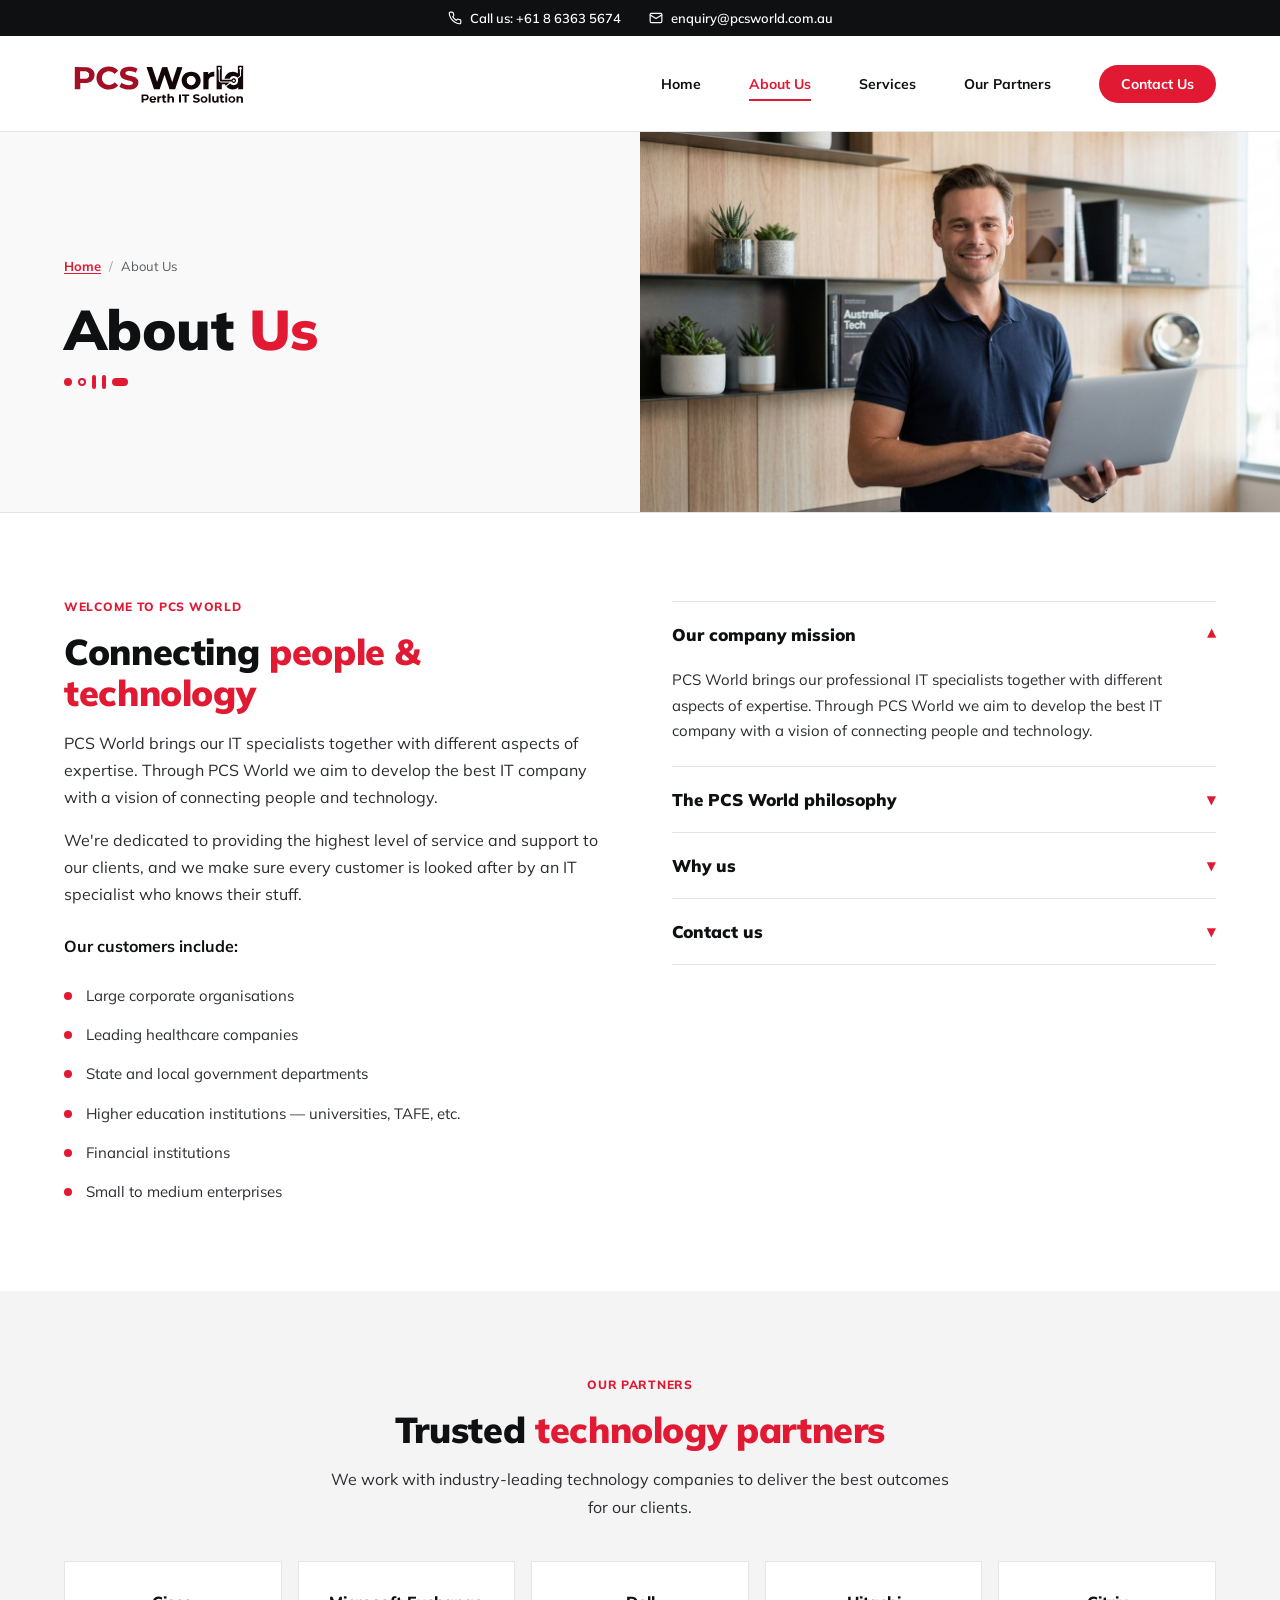
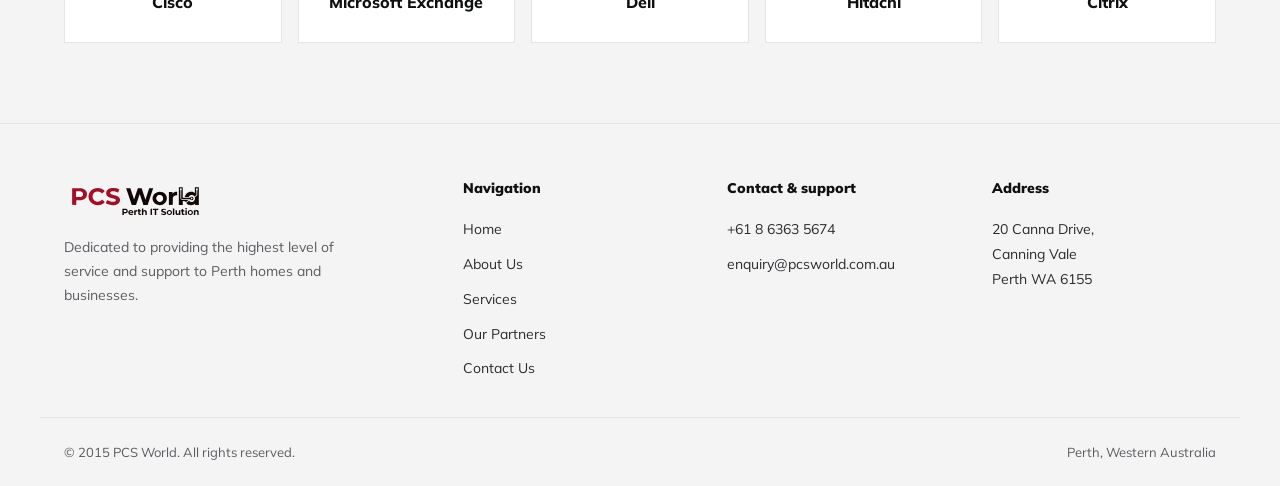
==== commit 9f2b7a06: "Add SEO foundations, page-hero images, and mobile layout polish - SEO: CNAME (www.pcsworld.com.au), " ====
--- a/about.html
+++ b/about.html
@@ -3,11 +3,42 @@
 <head>
   <meta charset="UTF-8" />
   <meta name="viewport" content="width=device-width, initial-scale=1.0" />
-  <title>About Us — PCS World</title>
-  <meta name="description" content="Meet PCS World — your local Perth IT support team. Friendly, reliable techs who get IT sorted on-site or remote." />
+
+  <title>About PCS World — Your Trusted Perth IT Partner</title>
+  <meta name="description" content="Meet PCS World — an independent Perth-based IT support team serving healthcare, government, education, finance, and SMEs across the Perth metro area." />
+  <link rel="canonical" href="https://www.pcsworld.com.au/about.html" />
+
+  <!-- Open Graph -->
+  <meta property="og:type" content="website" />
+  <meta property="og:site_name" content="PCS World" />
+  <meta property="og:title" content="About PCS World — Your Trusted Perth IT Partner" />
+  <meta property="og:description" content="Independent Perth-based IT support serving healthcare, government, education, finance, and SMEs across Perth metro." />
+  <meta property="og:url" content="https://www.pcsworld.com.au/about.html" />
+  <meta property="og:image" content="https://www.pcsworld.com.au/assets/man-in-headset-at-computer.png" />
+  <meta property="og:locale" content="en_AU" />
+
+  <!-- Twitter -->
+  <meta name="twitter:card" content="summary_large_image" />
+  <meta name="twitter:title" content="About PCS World — Your Trusted Perth IT Partner" />
+  <meta name="twitter:description" content="Independent Perth-based IT support serving healthcare, government, education, finance, and SMEs across Perth metro." />
+  <meta name="twitter:image" content="https://www.pcsworld.com.au/assets/man-in-headset-at-computer.png" />
+
+  <link rel="icon" href="assets/logo.svg" type="image/svg+xml" />
   <link rel="preconnect" href="https://fonts.googleapis.com" />
   <link rel="preconnect" href="https://fonts.gstatic.com" crossorigin />
   <link rel="stylesheet" href="style.css" />
+
+  <!-- Structured data: Breadcrumbs -->
+  <script type="application/ld+json">
+  {
+    "@context": "https://schema.org",
+    "@type": "BreadcrumbList",
+    "itemListElement": [
+      { "@type": "ListItem", "position": 1, "name": "Home", "item": "https://www.pcsworld.com.au/" },
+      { "@type": "ListItem", "position": 2, "name": "About Us", "item": "https://www.pcsworld.com.au/about.html" }
+    ]
+  }
+  </script>
 </head>
 <body>
 
@@ -39,8 +70,8 @@
   </nav>
 
   <!-- Page Hero -->
-  <div class="page-hero">
-    <div class="container">
+  <div class="page-hero page-hero--with-image">
+    <div class="page-hero__copy">
       <div class="breadcrumb"><a href="index.html">Home</a><span class="sep">/</span>About Us</div>
       <h1>About <span>Us</span></h1>
       <div class="dotbar" aria-hidden="true">
@@ -51,6 +82,7 @@
         <i class="pill"></i>
       </div>
     </div>
+    <div class="page-hero__media" style="background-image: url('assets/smiling-man-with-laptop.png');" aria-hidden="true"></div>
   </div>
 
   <!-- Main Content -->
--- a/style.css
+++ b/style.css
@@ -82,7 +82,7 @@
   gap: 28px;
 }
 nav.is-scrolled {
-  height: 64px;
+  height: 76px;
   box-shadow: 0 2px 8px rgba(15, 16, 18, 0.06);
 }
 .nav-logo {
@@ -97,10 +97,10 @@
   display: block;
   transition: height 220ms var(--pcs-ease);
 }
-nav.is-scrolled .nav-logo img { height: 34px; }
+nav.is-scrolled .nav-logo img { height: 40px; }
 .nav-links {
   display: flex;
-  gap: 26px;
+  gap: 48px;
   align-items: center;
   list-style: none;
 }
@@ -284,9 +284,31 @@
 
 /* ── Page hero (inner pages) ──────────────────────────────── */
 .page-hero {
-  background: #fff;
+  background: #F9F9F9;
   padding: 56px 0 40px;
   border-bottom: 1px solid var(--pcs-line);
+}
+
+/* Page hero with full-bleed image on the right (use modifier .page-hero--with-image) */
+.page-hero--with-image {
+  display: grid;
+  grid-template-columns: 1fr 1fr;
+  padding: 0;
+  align-items: stretch;
+  background: #F9F9F9;
+}
+.page-hero--with-image .page-hero__copy {
+  display: flex;
+  flex-direction: column;
+  justify-content: center;
+  padding: 56px 48px 56px max(24px, calc((100vw - var(--pcs-content-max)) / 2 + 24px));
+}
+.page-hero--with-image .page-hero__media {
+  background-color: #F9F9F9;
+  background-size: cover;
+  background-position: center;
+  background-repeat: no-repeat;
+  min-height: 380px;
 }
 .breadcrumb {
   font-size: 13px;
@@ -355,11 +377,16 @@
 
 /* ── Services grid (cards have NO border, NO shadow) ──────── */
 .services-grid {
-  display: grid;
-  grid-template-columns: repeat(auto-fit, minmax(240px, 1fr));
+  display: flex;
+  flex-wrap: wrap;
+  justify-content: center;
   gap: 40px 32px;
 }
-.card { background: transparent; padding: 0; }
+.services-grid .card {
+  flex: 0 1 calc((100% - 64px) / 3);
+  min-width: 240px;
+}
+.card { background: transparent; padding: 24px 0; }
 .card-icon {
   width: 56px; height: 56px;
   background: var(--pcs-red-soft);
@@ -462,13 +489,15 @@
 
 /* ── Partners ─────────────────────────────────────────────── */
 .partners-grid {
-  display: grid;
-  grid-template-columns: repeat(auto-fit, minmax(160px, 1fr));
+  display: flex;
+  flex-wrap: wrap;
+  justify-content: center;
   gap: 16px;
-  align-items: stretch;
   margin-top: 40px;
 }
 .partner-card {
+  flex: 0 1 calc((100% - 64px) / 5);
+  min-width: 160px;
   border: 1px solid var(--pcs-line);
   background: #fff;
   padding: 28px 20px;
@@ -480,11 +509,14 @@
 }
 .partner-card:hover { border-color: var(--pcs-red); color: var(--pcs-red); }
 .partner-detail-grid {
-  display: grid;
-  grid-template-columns: repeat(auto-fit, minmax(280px, 1fr));
+  display: flex;
+  flex-wrap: wrap;
+  justify-content: center;
   gap: 32px;
 }
 .partner-detail-card {
+  flex: 0 1 calc((100% - 64px) / 3);
+  min-width: 280px;
   background: #fff;
   border-top: 4px solid var(--pcs-red);
   padding: 32px;
@@ -710,6 +742,11 @@
   .hero-image { min-height: 280px; }
   .footer-inner { grid-template-columns: 1fr 1fr; gap: 24px; }
 
+  /* Page hero with image: stack on tablet/mobile */
+  .page-hero--with-image { grid-template-columns: 1fr; }
+  .page-hero--with-image .page-hero__copy { padding: 40px 20px 32px; }
+  .page-hero--with-image .page-hero__media { min-height: 220px; }
+
   /* Testimonials: always horizontal scroll on tablet & mobile */
   .testimonials-grid,
   .testimonials-grid--scroll {
@@ -805,6 +842,15 @@
   section { padding: 56px 0; }
   .container { padding: 0 20px; }
   .footer-inner { grid-template-columns: 1fr; }
+
+  /* Service cards: fill width on mobile (no side whitespace) */
+  .services-grid .card { flex: 1 1 100%; min-width: 0; }
+
+  /* Partner detail cards: fill width on mobile */
+  .partner-detail-card { flex: 1 1 100%; min-width: 0; }
+
+  /* Partner showcase logos: 2 per row on mobile, last one centered */
+  .partner-card { flex: 1 1 calc((100% - 16px) / 2); min-width: 0; max-width: 220px; }
   .footer-bottom { flex-direction: column; text-align: center; }
   .service-checks { grid-template-columns: 1fr; }
   .red-banner { padding: 48px 20px; }
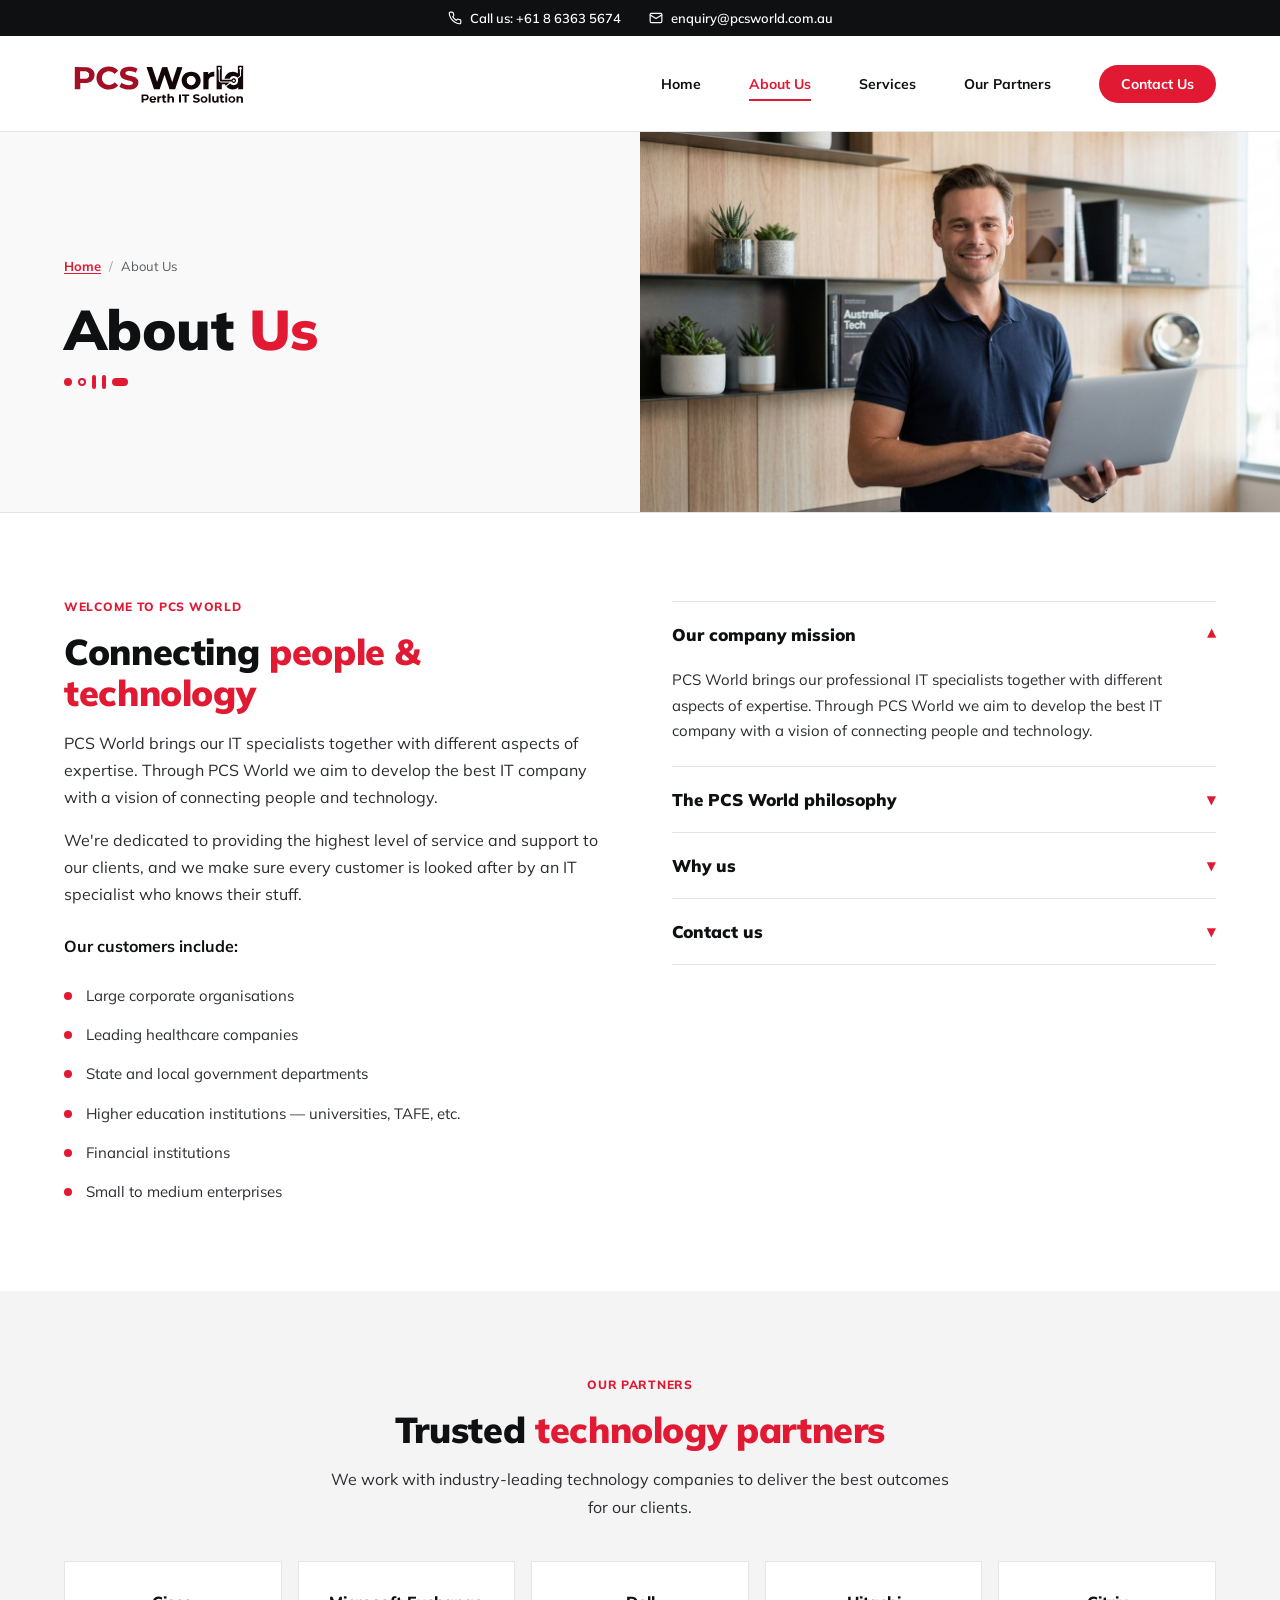
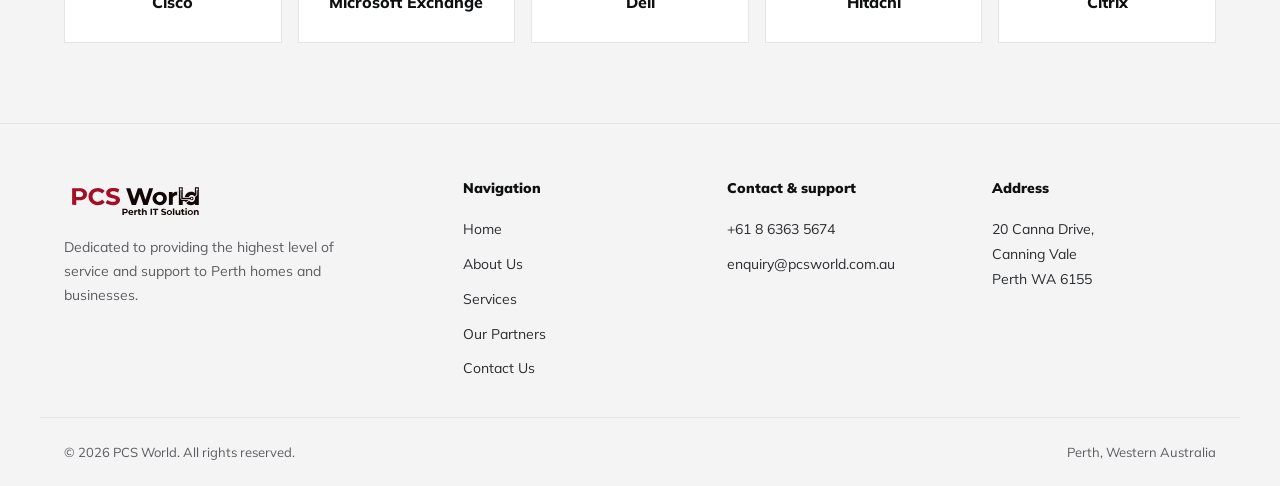
==== commit 6e8baac0: "Update footer copyright year from 2015 to 2026 Co-Authored-By: Claude Opus 4.7 (1M context) <noreply" ====
--- a/about.html
+++ b/about.html
@@ -209,7 +209,7 @@
       </div>
     </div>
     <div class="footer-bottom">
-      <span>© 2015 PCS World. All rights reserved.</span>
+      <span>© 2026 PCS World. All rights reserved.</span>
       <span>Perth, Western Australia</span>
     </div>
   </footer>
